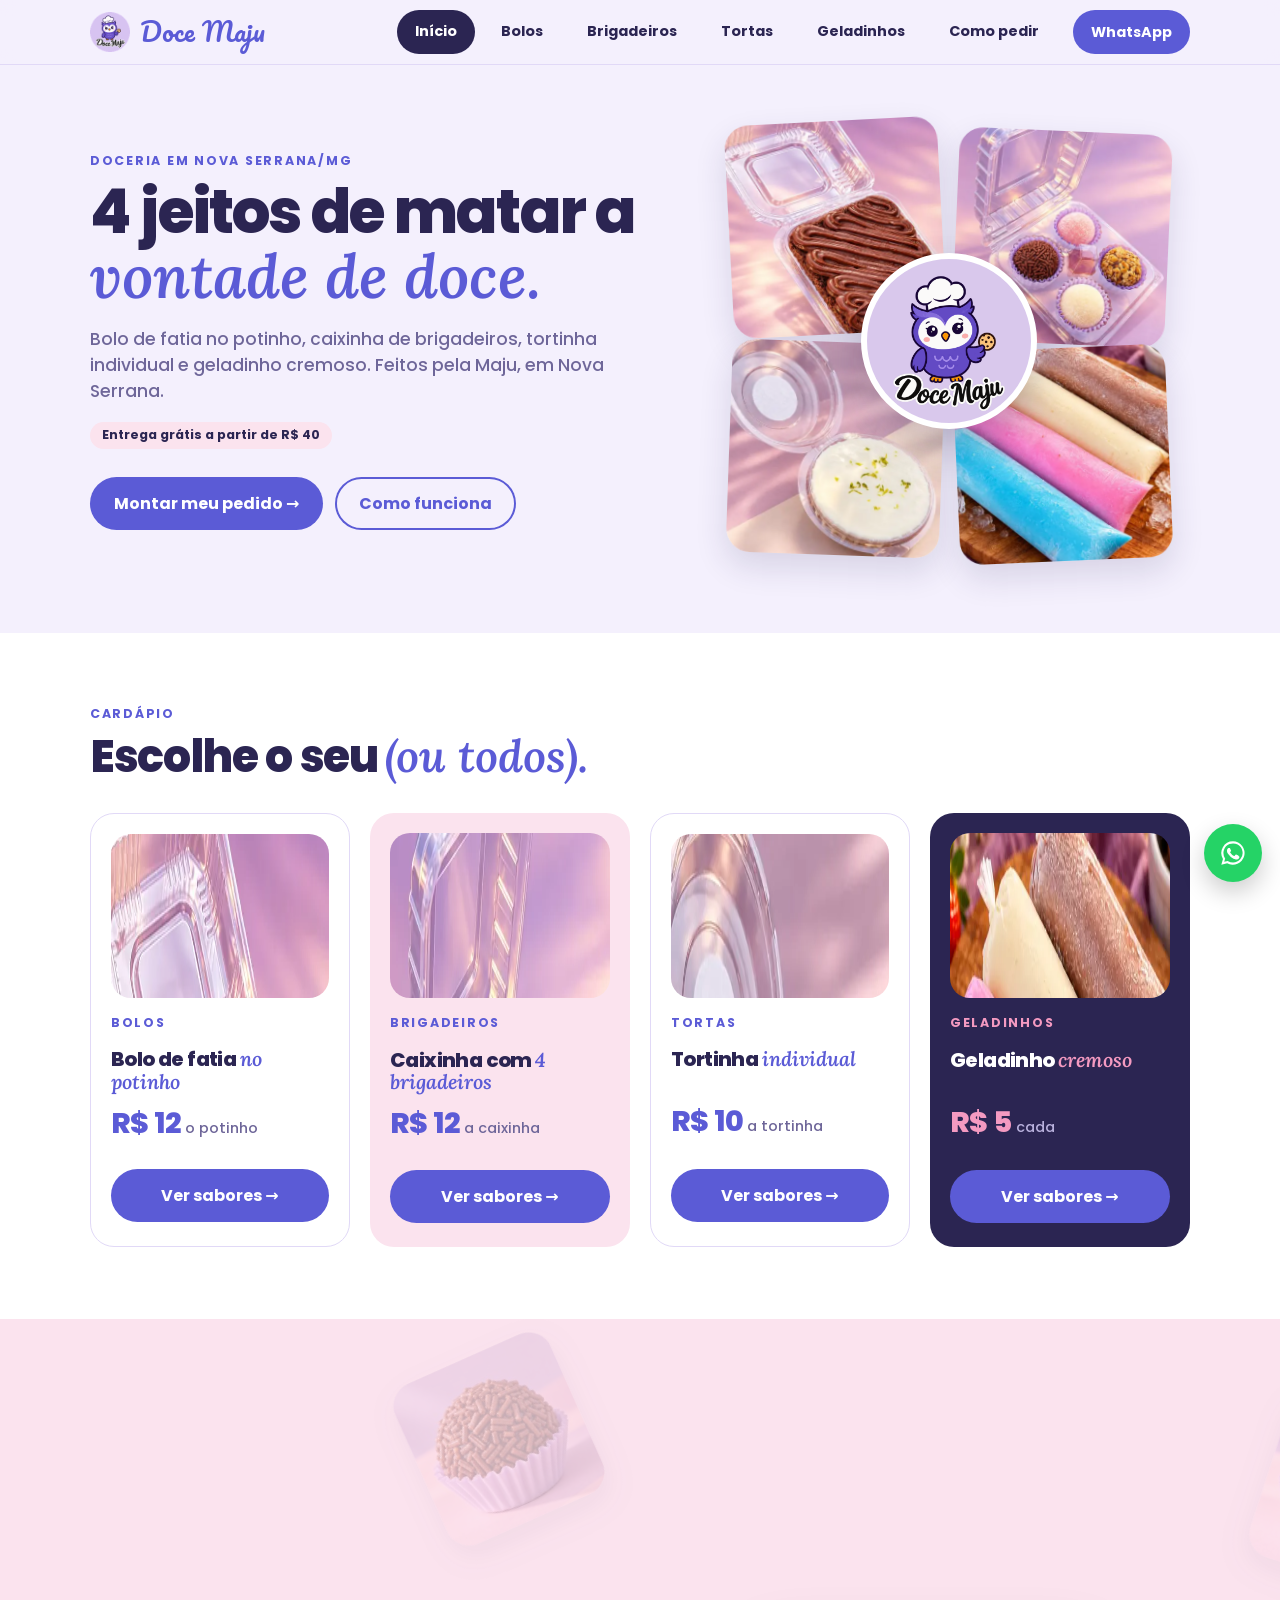
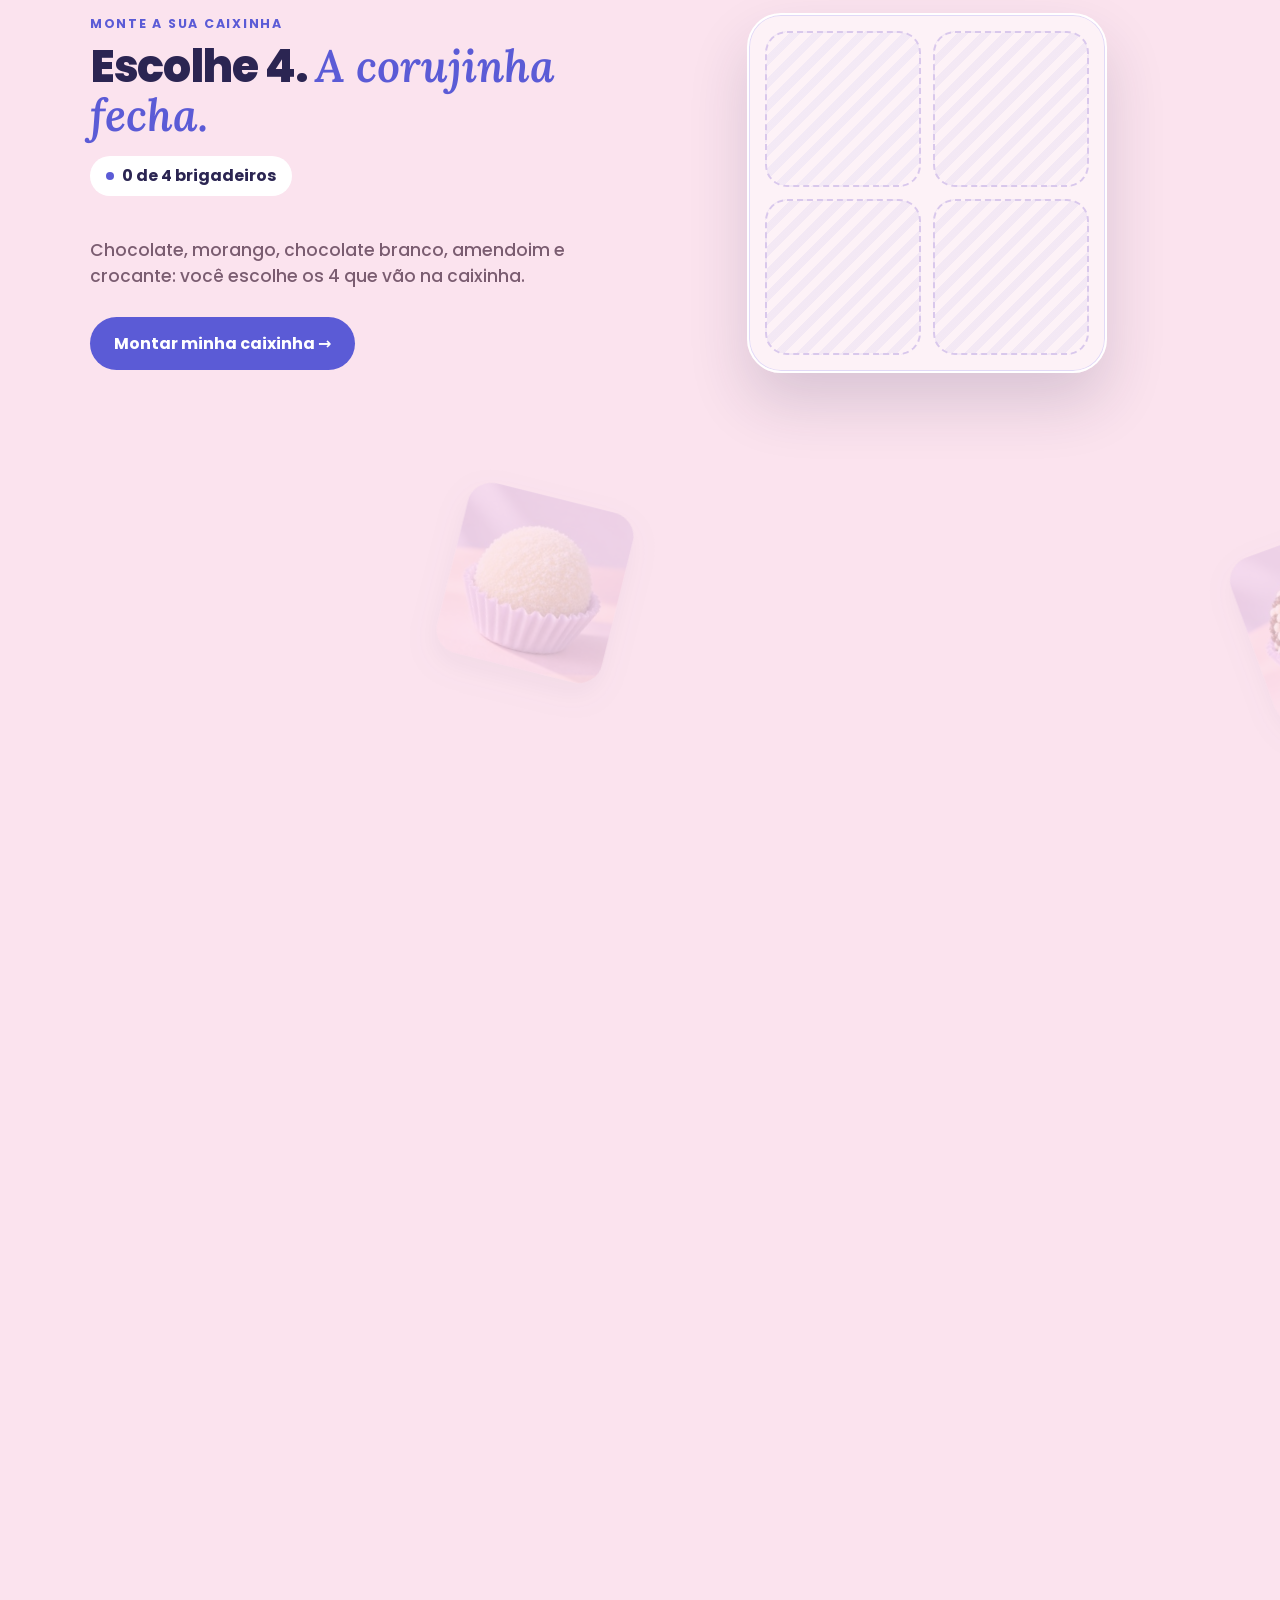
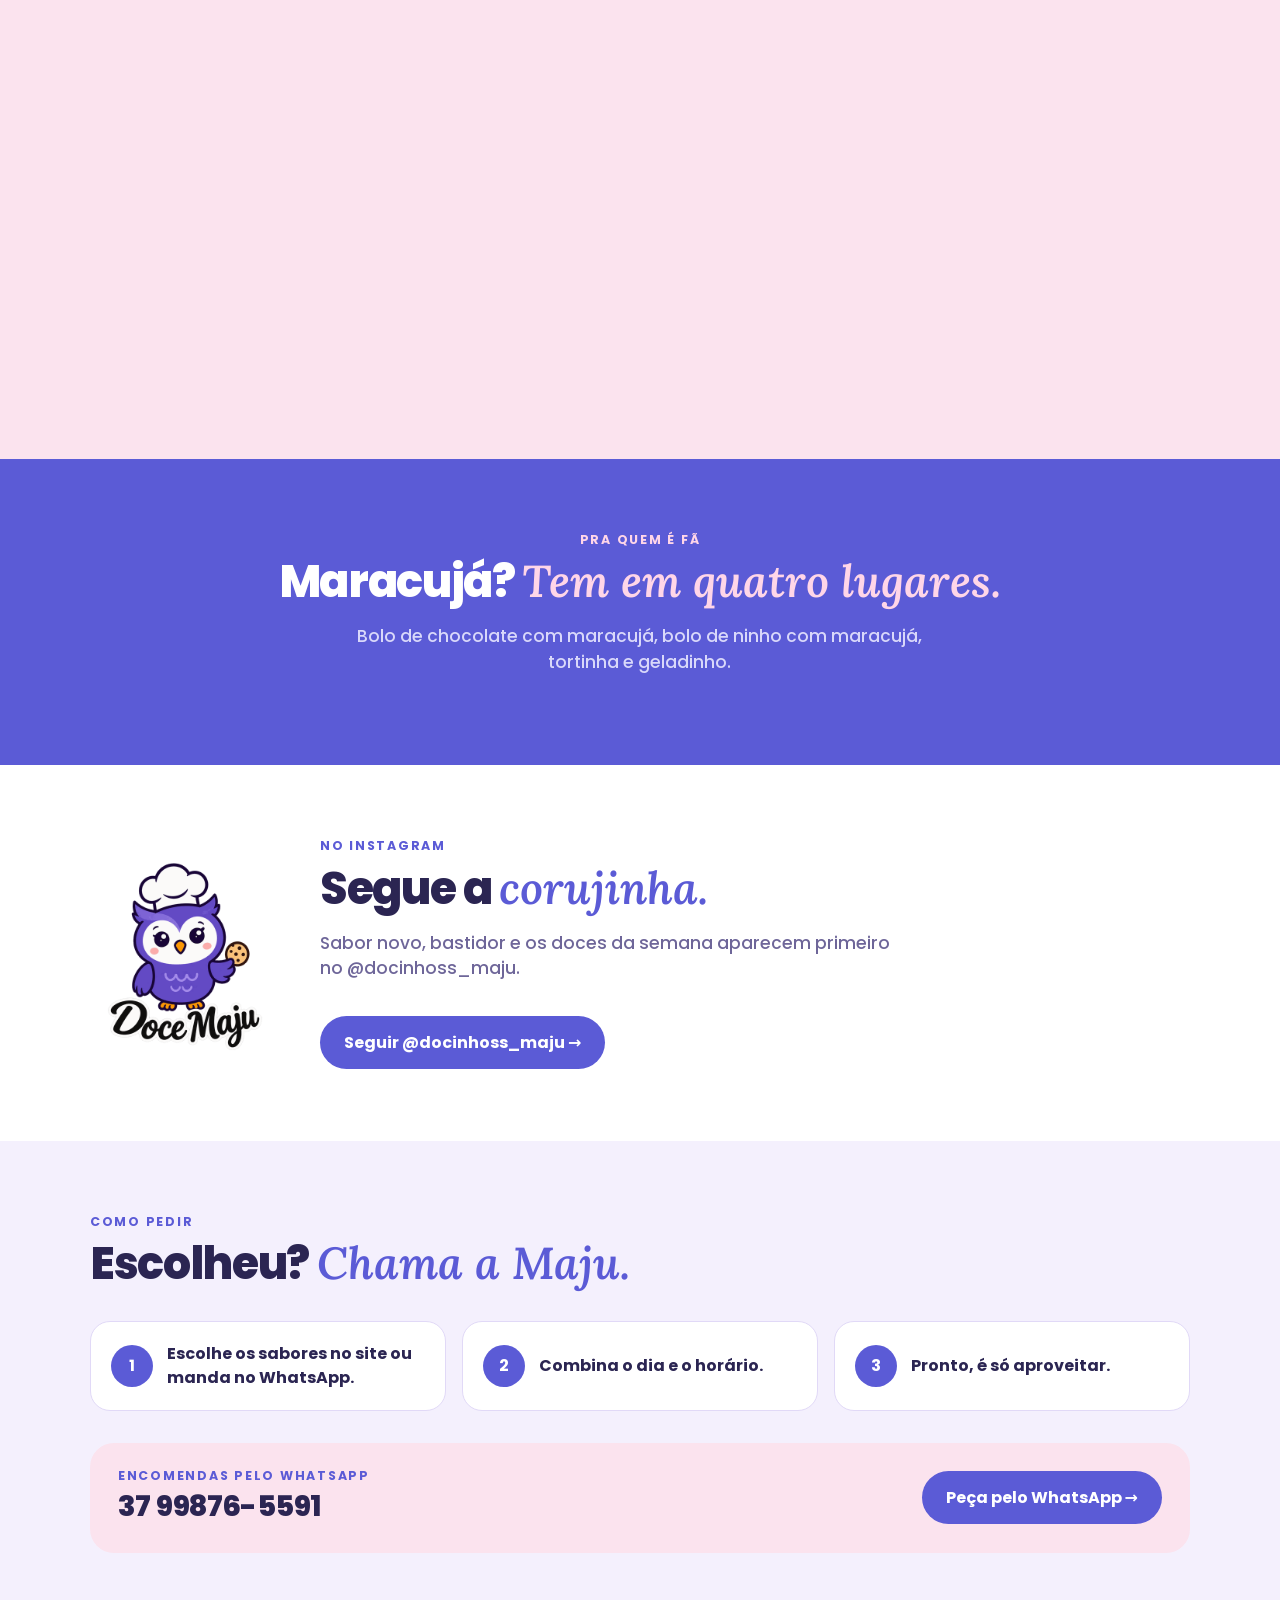
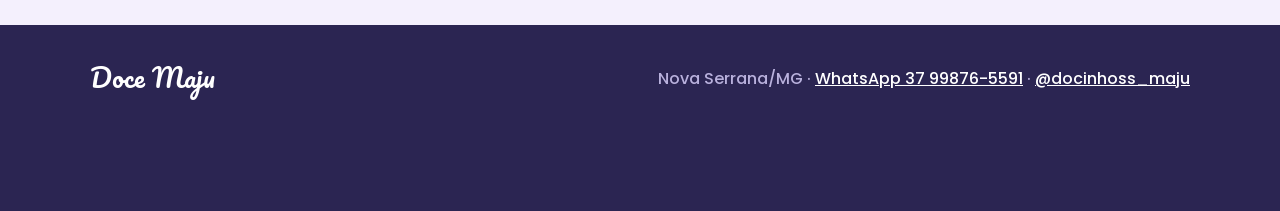
==== index.html @ c48ec3f7 "Caixinha que se monta ao rolar, capa com os doces e acabamentos - Início: a caixinha de brigadeiros " ====
<!doctype html>
<html lang="pt-BR">
<head>
  <meta charset="utf-8">
  <meta name="viewport" content="width=device-width, initial-scale=1">
  <title>Doceria em Nova Serrana | Doce Maju</title>
  <meta name="description" content="Doceria em Nova Serrana/MG: bolo de pote, brigadeiro, tortinha e geladinho. Monte o pedido no site e finalize no WhatsApp. Entrega grátis a partir de R$ 40.">
  <meta name="theme-color" content="#5B5BD6">
  <link rel="canonical" href="https://docinhosmaju.com.br/">
  <meta property="og:type" content="website">
  <meta property="og:title" content="Doceria em Nova Serrana | Doce Maju">
  <meta property="og:description" content="Doceria em Nova Serrana/MG: bolo de pote, brigadeiro, tortinha e geladinho. Monte o pedido no site e finalize no WhatsApp. Entrega grátis a partir de R$ 40.">
  <meta property="og:url" content="https://docinhosmaju.com.br/">
  <link rel="icon" href="/assets/img/favicon.png" type="image/png">
  <link rel="apple-touch-icon" href="/assets/img/apple-touch-icon.png">
  <meta property="og:image" content="https://docinhosmaju.com.br/assets/img/og.jpg?v=2">
  <script>document.documentElement.classList.add('js')</script>
  <link rel="preload" href="/assets/fontes/poppins-800-latin.woff2" as="font" type="font/woff2" crossorigin>
  <link rel="preload" href="/assets/fontes/poppins-500-latin.woff2" as="font" type="font/woff2" crossorigin>
  <link rel="stylesheet" href="/assets/fontes/fontes.css?v=1">
  <link rel="stylesheet" href="/assets/estilo.css?v=10">
  <script type="application/ld+json">
{
 "@context": "https://schema.org",
 "@type": "Bakery",
 "@id": "https://docinhosmaju.com.br/#doceria",
 "name": "Doce Maju",
 "url": "https://docinhosmaju.com.br/",
 "logo": "https://docinhosmaju.com.br/assets/img/logo.png",
 "image": "https://docinhosmaju.com.br/assets/img/og.jpg",
 "telephone": "+55 37 99876-5591",
 "priceRange": "R$ 5 a R$ 12",
 "currenciesAccepted": "BRL",
 "paymentAccepted": "Pix, dinheiro",
 "address": {
  "@type": "PostalAddress",
  "addressLocality": "Nova Serrana",
  "addressRegion": "MG",
  "addressCountry": "BR"
 },
 "areaServed": {
  "@type": "City",
  "name": "Nova Serrana"
 },
 "sameAs": [
  "https://instagram.com/docinhoss_maju"
 ],
 "hasOfferCatalog": {
  "@type": "OfferCatalog",
  "name": "Cardápio",
  "itemListElement": [
   {
    "@type": "Offer",
    "price": "12",
    "priceCurrency": "BRL",
    "url": "https://docinhosmaju.com.br/bolos/",
    "itemOffered": {
     "@type": "Product",
     "name": "Bolo de fatia no potinho"
    }
   },
   {
    "@type": "Offer",
    "price": "12",
    "priceCurrency": "BRL",
    "url": "https://docinhosmaju.com.br/brigadeiros/",
    "itemOffered": {
     "@type": "Product",
     "name": "Caixinha com 4 brigadeiros"
    }
   },
   {
    "@type": "Offer",
    "price": "10",
    "priceCurrency": "BRL",
    "url": "https://docinhosmaju.com.br/tortas/",
    "itemOffered": {
     "@type": "Product",
     "name": "Tortinha individual"
    }
   },
   {
    "@type": "Offer",
    "price": "5",
    "priceCurrency": "BRL",
    "url": "https://docinhosmaju.com.br/geladinhos/",
    "itemOffered": {
     "@type": "Product",
     "name": "Geladinho cremoso"
    }
   }
  ]
 }
}
  </script>
</head>
<body>

<header class="topo">
  <div class="faixa topo-linha">
    <a class="marca" href="/" aria-label="Doce Maju, início"><img src="/assets/img/logo-pequena.png" alt="" width="40" height="40">Doce Maju</a>
    <nav class="abas" aria-label="Páginas">
        <a class="aba" href="/" aria-current="page">Início</a>
        <a class="aba" href="/bolos/">Bolos</a>
        <a class="aba" href="/brigadeiros/">Brigadeiros</a>
        <a class="aba" href="/tortas/">Tortas</a>
        <a class="aba" href="/geladinhos/">Geladinhos</a>
        <a class="aba" href="/como-pedir/">Como pedir</a>
    </nav>
    <a class="botao botao-pequeno" href="https://wa.me/5537998765591?text=Oi%20Maju%21%20Vim%20pelo%20site%20e%20quero%20fazer%20uma%20encomenda." target="_blank" rel="noopener">WhatsApp</a>
  </div>
</header>

<main>

  <section class="capa">
    <div class="faixa capa-grade">
      <div>
        <p class="rotulo">Doceria em Nova Serrana/MG</p>
        <h1>4 jeitos de matar a <em>vontade de doce.</em></h1>
        <p class="apoio">Bolo de fatia no potinho, caixinha de brigadeiros, tortinha individual e geladinho cremoso. Feitos pela Maju, em Nova Serrana.</p>
        <p><span class="selo">Entrega grátis a partir de R$ 40</span></p>
        <div class="acoes">
          <a class="botao" href="/bolos/">Montar meu pedido →</a>
          <a class="botao botao-contorno" href="/como-pedir/">Como funciona</a>
        </div>
      </div>
      <div class="capa-foto">
        <div class="mosaico">
          <img src="/assets/img/capa/bolos.webp" alt="Bolo de fatia de chocolate no potinho" width="440" height="440" fetchpriority="high" style="--n:0">
          <img src="/assets/img/capa/brigadeiros.webp" alt="Caixinha aberta com 4 brigadeiros" width="440" height="440" style="--n:1">
          <img src="/assets/img/capa/tortas.webp" alt="Tortinha de limão no pote redondo" width="440" height="440" style="--n:2">
          <img src="/assets/img/capa/geladinhos.webp" alt="Geladinhos de morango, maracujá, chocolate e pedacinho do céu" width="440" height="440" style="--n:3">
          <span class="mosaico-coruja"><img src="/assets/img/logo-coruja.png" alt="Logo da Doce Maju: a corujinha confeiteira com um cookie" width="520" height="520"></span>
        </div>
      </div>
    </div>
  </section>

  <section class="secao secao-branca">
    <div class="faixa">
      <p class="rotulo">Cardápio</p>
      <h2>Escolhe o seu <em>(ou todos).</em></h2>
      <div class="grade-produtos">
        <article class="cartao cartao-claro produto">
          <div class="foto"><picture><source type="image/webp" srcset="/assets/img/bolos-480.webp 480w, /assets/img/capa/bolos.webp 440w" sizes="(max-width: 760px) 45vw, 240px"><img src="/assets/img/bolos.jpg?v=3" alt="Bolo de fatia de chocolate no potinho" width="960" height="720" loading="lazy"></picture></div>
          <p class="rotulo">Bolos</p>
          <h3>Bolo de fatia <em>no potinho</em></h3>
          <p class="preco"><span class="preco-grande">R$ 12</span> <span class="preco-nota">o potinho</span></p>
          <a class="botao" href="/bolos/">Ver sabores →</a>
        </article>
        <article class="cartao cartao-rosa produto">
          <div class="foto"><picture><source type="image/webp" srcset="/assets/img/brigadeiros-480.webp 480w, /assets/img/capa/brigadeiros.webp 440w" sizes="(max-width: 760px) 45vw, 240px"><img src="/assets/img/brigadeiros.jpg?v=3" alt="Caixinha aberta com 4 brigadeiros" width="960" height="720" loading="lazy"></picture></div>
          <p class="rotulo">Brigadeiros</p>
          <h3>Caixinha com <em>4 brigadeiros</em></h3>
          <p class="preco"><span class="preco-grande">R$ 12</span> <span class="preco-nota">a caixinha</span></p>
          <a class="botao" href="/brigadeiros/">Ver sabores →</a>
        </article>
        <article class="cartao cartao-claro produto">
          <div class="foto"><picture><source type="image/webp" srcset="/assets/img/tortas-480.webp 480w, /assets/img/capa/tortas.webp 440w" sizes="(max-width: 760px) 45vw, 240px"><img src="/assets/img/tortas.jpg?v=3" alt="Tortinha de limão no pote redondo" width="960" height="720" loading="lazy"></picture></div>
          <p class="rotulo">Tortas</p>
          <h3>Tortinha <em>individual</em></h3>
          <p class="preco"><span class="preco-grande">R$ 10</span> <span class="preco-nota">a tortinha</span></p>
          <a class="botao" href="/tortas/">Ver sabores →</a>
        </article>
        <article class="cartao cartao-escuro produto">
          <div class="foto"><picture><source type="image/webp" srcset="/assets/img/geladinhos-480.webp 480w, /assets/img/capa/geladinhos.webp 440w" sizes="(max-width: 760px) 45vw, 240px"><img src="/assets/img/geladinhos.jpg?v=4" alt="Geladinhos de morango, maracujá, chocolate e pedacinho do céu" width="960" height="720" loading="lazy"></picture></div>
          <p class="rotulo">Geladinhos</p>
          <h3>Geladinho <em>cremoso</em></h3>
          <p class="preco"><span class="preco-grande">R$ 5</span> <span class="preco-nota">cada</span></p>
          <a class="botao" href="/geladinhos/">Ver sabores →</a>
        </article>
      </div>
    </div>
  </section>

  <section class="cx" data-caixinha aria-labelledby="cx-titulo">
    <div class="cx-fixa">
      <div class="faixa cx-grade">
        <div class="cx-texto">
          <p class="rotulo">Monte a sua caixinha</p>
          <h2 id="cx-titulo">Escolhe 4. <em>A corujinha fecha.</em></h2>
          <p class="cx-conta" data-cx-conta aria-hidden="true">4 brigadeiros</p>
          <p class="apoio">Chocolate, morango, chocolate branco, amendoim e crocante: você escolhe os 4 que vão na caixinha.</p>
          <div class="acoes"><a class="botao" href="/brigadeiros/#montador">Montar minha caixinha →</a></div>
        </div>
        <div class="cx-palco">
          <div class="cx-caixa">
            <span class="cx-vaga"><img class="cx-doce" src="/assets/img/sabores/brigadeiro-chocolate.jpg" alt="Brigadeiro de chocolate" width="240" height="240" loading="lazy"></span>
            <span class="cx-vaga"><img class="cx-doce" src="/assets/img/sabores/brigadeiro-morango.jpg" alt="Brigadeiro de morango" width="240" height="240" loading="lazy"></span>
            <span class="cx-vaga"><img class="cx-doce" src="/assets/img/sabores/brigadeiro-chocolate-branco.jpg" alt="Brigadeiro de chocolate branco" width="240" height="240" loading="lazy"></span>
            <span class="cx-vaga"><img class="cx-doce" src="/assets/img/sabores/brigadeiro-crocante.jpg" alt="Brigadeiro crocante" width="240" height="240" loading="lazy"></span>
            <div class="cx-tampa" aria-hidden="true">
              <img src="/assets/img/logo.png" alt="" width="200" height="200" loading="lazy">
              <strong>Doce Maju</strong>
              <span>4 brigadeiros</span>
            </div>
            <p class="cx-preco">R$ 12 <small>a caixinha</small></p>
          </div>
        </div>
      </div>
    </div>
  </section>

  <section class="secao secao-marca">
    <div class="faixa">
      <p class="rotulo">Pra quem é fã</p>
      <h2>Maracujá? <em>Tem em quatro lugares.</em></h2>
      <p class="apoio">Bolo de chocolate com maracujá, bolo de ninho com maracujá, tortinha e geladinho.</p>
    </div>
  </section>

  <section class="secao secao-branca">
    <div class="faixa">
      <div class="instagram">
        <img src="/assets/img/logo-coruja.png" alt="Corujinha da Doce Maju" width="520" height="520" loading="lazy">
        <div>
          <p class="rotulo">No Instagram</p>
          <h2>Segue a <em>corujinha.</em></h2>
          <p class="apoio">Sabor novo, bastidor e os doces da semana aparecem primeiro no @docinhoss_maju.</p>
          <a class="botao" href="https://instagram.com/docinhoss_maju" target="_blank" rel="noopener">Seguir @docinhoss_maju →</a>
        </div>
      </div>
    </div>
  </section>

  <section class="secao">
    <div class="faixa">
      <p class="rotulo">Como pedir</p>
      <h2>Escolheu? <em>Chama a Maju.</em></h2>
      <ol class="passos">
        <li><strong>1</strong><span>Escolhe os sabores no site ou manda no WhatsApp.</span></li>
        <li><strong>2</strong><span>Combina o dia e o horário.</span></li>
        <li><strong>3</strong><span>Pronto, é só aproveitar.</span></li>
      </ol>
      <div class="contato">
        <div>
          <p class="rotulo">Encomendas pelo WhatsApp</p>
          <p class="numero">37 99876-5591</p>
        </div>
        <a class="botao" href="https://wa.me/5537998765591?text=Oi%20Maju%21%20Vim%20pelo%20site%20e%20quero%20fazer%20uma%20encomenda." target="_blank" rel="noopener">Peça pelo WhatsApp →</a>
      </div>
    </div>
  </section>

</main>

<footer class="rodape">
  <div class="faixa rodape-grade">
    <p class="marca">Doce Maju</p>
    <p>
      Nova Serrana/MG ·
      <a href="https://wa.me/5537998765591" target="_blank" rel="noopener">WhatsApp 37 99876-5591</a> ·
      <a href="https://instagram.com/docinhoss_maju" target="_blank" rel="noopener">@docinhoss_maju</a>
    </p>
  </div>
</footer>

<a class="flutuante" href="https://wa.me/5537998765591?text=Oi%20Maju%21%20Vim%20pelo%20site%20e%20quero%20fazer%20uma%20encomenda." target="_blank" rel="noopener" aria-label="Pedir pelo WhatsApp">
  <svg viewBox="0 0 24 24" width="28" height="28" aria-hidden="true"><path fill="currentColor" d="M12 2a10 10 0 0 0-8.6 15.1L2 22l5-1.3A10 10 0 1 0 12 2zm0 18.2a8.2 8.2 0 0 1-4.2-1.2l-.3-.2-3 .8.8-2.9-.2-.3A8.2 8.2 0 1 1 12 20.2zm4.5-6.1c-.2-.1-1.5-.7-1.7-.8s-.4-.1-.6.1-.7.8-.8 1-.3.2-.5.1a6.7 6.7 0 0 1-3.3-2.9c-.3-.4.3-.4.7-1.3.1-.2 0-.3 0-.4l-.8-1.8c-.2-.5-.4-.4-.6-.4h-.5a1 1 0 0 0-.7.3 3 3 0 0 0-.9 2.2 5.2 5.2 0 0 0 1.1 2.7 11.8 11.8 0 0 0 4.5 4c1.7.7 2.3.8 3.2.6a2.6 2.6 0 0 0 1.7-1.2 2.1 2.1 0 0 0 .1-1.2c0-.1-.2-.2-.4-.3z"/></svg>
</a>

<script src="/assets/movimento.js?v=2" defer></script>
<script src="/assets/caixinha.js?v=1" defer></script>
</body>
</html>
---- assets/fontes/fontes.css ----
/* Fontes servidas pelo próprio site (antes vinham do Google Fonts). Licença: SIL OFL 1.1, ver OFL.txt.
   Só os conjuntos latino e latino estendido, que cobrem o português. */
@font-face {
  font-family: 'Lora'; font-style: italic; font-weight: 600; font-display: swap;
  src: url('/assets/fontes/lora-600-italico-latin-ext.woff2') format('woff2');
  unicode-range: U+0100-02BA, U+02BD-02C5, U+02C7-02CC, U+02CE-02D7, U+02DD-02FF, U+0304, U+0308, U+0329, U+1D00-1DBF, U+1E00-1E9F, U+1EF2-1EFF, U+2020, U+20A0-20AB, U+20AD-20C4, U+2113, U+2C60-2C7F, U+A720-A7FF;
}
@font-face {
  font-family: 'Lora'; font-style: italic; font-weight: 600; font-display: swap;
  src: url('/assets/fontes/lora-600-italico-latin.woff2') format('woff2');
  unicode-range: U+0000-00FF, U+0131, U+0152-0153, U+02BB-02BC, U+02C6, U+02DA, U+02DC, U+0304, U+0308, U+0329, U+2000-206F, U+20AC, U+2122, U+2191, U+2193, U+2212, U+2215, U+FEFF, U+FFFD;
}
@font-face {
  font-family: 'Pacifico'; font-style: normal; font-weight: 400; font-display: swap;
  src: url('/assets/fontes/pacifico-400-latin-ext.woff2') format('woff2');
  unicode-range: U+0100-02BA, U+02BD-02C5, U+02C7-02CC, U+02CE-02D7, U+02DD-02FF, U+0304, U+0308, U+0329, U+1D00-1DBF, U+1E00-1E9F, U+1EF2-1EFF, U+2020, U+20A0-20AB, U+20AD-20C4, U+2113, U+2C60-2C7F, U+A720-A7FF;
}
@font-face {
  font-family: 'Pacifico'; font-style: normal; font-weight: 400; font-display: swap;
  src: url('/assets/fontes/pacifico-400-latin.woff2') format('woff2');
  unicode-range: U+0000-00FF, U+0131, U+0152-0153, U+02BB-02BC, U+02C6, U+02DA, U+02DC, U+0304, U+0308, U+0329, U+2000-206F, U+20AC, U+2122, U+2191, U+2193, U+2212, U+2215, U+FEFF, U+FFFD;
}
@font-face {
  font-family: 'Poppins'; font-style: normal; font-weight: 500; font-display: swap;
  src: url('/assets/fontes/poppins-500-latin-ext.woff2') format('woff2');
  unicode-range: U+0100-02BA, U+02BD-02C5, U+02C7-02CC, U+02CE-02D7, U+02DD-02FF, U+0304, U+0308, U+0329, U+1D00-1DBF, U+1E00-1E9F, U+1EF2-1EFF, U+2020, U+20A0-20AB, U+20AD-20C4, U+2113, U+2C60-2C7F, U+A720-A7FF;
}
@font-face {
  font-family: 'Poppins'; font-style: normal; font-weight: 500; font-display: swap;
  src: url('/assets/fontes/poppins-500-latin.woff2') format('woff2');
  unicode-range: U+0000-00FF, U+0131, U+0152-0153, U+02BB-02BC, U+02C6, U+02DA, U+02DC, U+0304, U+0308, U+0329, U+2000-206F, U+20AC, U+2122, U+2191, U+2193, U+2212, U+2215, U+FEFF, U+FFFD;
}
@font-face {
  font-family: 'Poppins'; font-style: normal; font-weight: 700; font-display: swap;
  src: url('/assets/fontes/poppins-700-latin-ext.woff2') format('woff2');
  unicode-range: U+0100-02BA, U+02BD-02C5, U+02C7-02CC, U+02CE-02D7, U+02DD-02FF, U+0304, U+0308, U+0329, U+1D00-1DBF, U+1E00-1E9F, U+1EF2-1EFF, U+2020, U+20A0-20AB, U+20AD-20C4, U+2113, U+2C60-2C7F, U+A720-A7FF;
}
@font-face {
  font-family: 'Poppins'; font-style: normal; font-weight: 700; font-display: swap;
  src: url('/assets/fontes/poppins-700-latin.woff2') format('woff2');
  unicode-range: U+0000-00FF, U+0131, U+0152-0153, U+02BB-02BC, U+02C6, U+02DA, U+02DC, U+0304, U+0308, U+0329, U+2000-206F, U+20AC, U+2122, U+2191, U+2193, U+2212, U+2215, U+FEFF, U+FFFD;
}
@font-face {
  font-family: 'Poppins'; font-style: normal; font-weight: 800; font-display: swap;
  src: url('/assets/fontes/poppins-800-latin-ext.woff2') format('woff2');
  unicode-range: U+0100-02BA, U+02BD-02C5, U+02C7-02CC, U+02CE-02D7, U+02DD-02FF, U+0304, U+0308, U+0329, U+1D00-1DBF, U+1E00-1E9F, U+1EF2-1EFF, U+2020, U+20A0-20AB, U+20AD-20C4, U+2113, U+2C60-2C7F, U+A720-A7FF;
}
@font-face {
  font-family: 'Poppins'; font-style: normal; font-weight: 800; font-display: swap;
  src: url('/assets/fontes/poppins-800-latin.woff2') format('woff2');
  unicode-range: U+0000-00FF, U+0131, U+0152-0153, U+02BB-02BC, U+02C6, U+02DA, U+02DC, U+0304, U+0308, U+0329, U+2000-206F, U+20AC, U+2122, U+2191, U+2193, U+2212, U+2215, U+FEFF, U+FFFD;
}
---- assets/estilo.css ----
/* ==========================================================================
   Doce Maju · design system
   1. Tokens (cores, fontes, tamanhos, raios, sombras)
   2. Base
   3. Componentes (marca, botão, rótulo, título, cartão, preço, selo, abas,
      passos, contador, barra do pedido, foto)
   4. Layout (topo, seções, rodapé)
   Veja tudo funcionando em /design/
   ========================================================================== */

/* 1. TOKENS --------------------------------------------------------------- */
:root {
  /* paleta da marca (briefing) */
  --cor-violeta: #5B5BD6;      /* principal: botões, destaques */
  --cor-violeta-escuro: #4646B8;
  --cor-rosa: #F49AC1;         /* acento sobre fundo escuro */
  --cor-roxo: #2B2552;         /* textos e fundo escuro */
  --cor-lilas: #F4F0FD;        /* fundo claro principal */
  --cor-linha: #E1D9F7;        /* linhas finas */
  --cor-rosa-claro: #FBE3EE;   /* fundo alternativo */
  --cor-lilas-logo: #D9C8EC;   /* círculo da logo */
  --cor-branco: #FFFFFF;
  --cor-whats: #25D366;

  /* textos de apoio por fundo */
  --apoio-claro: #6E6699;
  --apoio-marca: #D9D8FA;
  --apoio-escuro: #B9B1DD;
  --apoio-rosa: #7A5C70;
  --destaque-marca: #FFD6E8;

  /* fontes */
  --fonte-texto: "Poppins", system-ui, -apple-system, sans-serif;
  --fonte-destaque: "Lora", Georgia, serif;
  --fonte-marca: "Pacifico", cursive;

  /* tamanhos de texto */
  --t-rotulo: .78rem;
  --t-pequeno: .9rem;
  --t-texto: 1rem;
  --t-apoio: 1.08rem;
  --t-h3: 1.4rem;
  --t-h2: clamp(1.8rem, 4.5vw, 2.8rem);
  --t-h1: clamp(2.2rem, 6vw, 3.8rem);

  /* espaços */
  --e-1: 4px; --e-2: 8px; --e-3: 12px; --e-4: 16px; --e-5: 24px; --e-6: 32px; --e-7: 48px; --e-8: 72px;

  /* raios e sombras */
  --r-pequeno: 12px;
  --r-medio: 20px;
  --r-grande: 24px;
  --r-pilula: 999px;
  --sombra-leve: 0 6px 18px rgba(43, 37, 82, .08);
  --sombra-media: 0 14px 32px rgba(43, 37, 82, .14);
  --sombra-botao: 0 8px 20px rgba(91, 91, 214, .3);

  --largura: 1100px;

  /* movimento: todo efeito do site usa só estas durações e curvas */
  --dur-rapida: .3s;
  --dur-media: .6s;
  --dur-lenta: 1.2s;
  --curva-suave: cubic-bezier(.2, .7, .2, 1);   /* entradas e saídas */
  --curva-mola: cubic-bezier(.34, 1.56, .64, 1); /* coisas que "pulam" (selo, corujinha) */
}

/* 2. BASE ----------------------------------------------------------------- */
* { box-sizing: border-box; }
html { scroll-behavior: smooth; scroll-padding-top: 130px; }
body {
  margin: 0;
  font-family: var(--fonte-texto);
  font-weight: 500;
  font-size: var(--t-texto);
  color: var(--cor-roxo);
  background: var(--cor-lilas);
  line-height: 1.5;
}
img { max-width: 100%; display: block; }
a { color: inherit; }
:focus-visible { outline: 3px solid var(--cor-rosa); outline-offset: 3px; border-radius: 6px; }

h1, h2, h3 { font-weight: 800; letter-spacing: -0.03em; line-height: 1.08; margin: 0 0 var(--e-4); }
h1 { font-size: var(--t-h1); }
h2 { font-size: var(--t-h2); }
h3 { font-size: var(--t-h3); }
em { font-family: var(--fonte-destaque); font-style: italic; font-weight: 600; color: var(--cor-violeta); letter-spacing: 0; }

.faixa { width: min(var(--largura), 100% - 32px); margin-inline: auto; }
.oculto { position: absolute; width: 1px; height: 1px; overflow: hidden; clip: rect(0 0 0 0); white-space: nowrap; }

/* 3. COMPONENTES ---------------------------------------------------------- */

/* marca (nome cursivo) */
.marca { font-family: var(--fonte-marca); font-size: 1.6rem; color: var(--cor-violeta); text-decoration: none; margin: 0; line-height: 1.2; display: inline-flex; align-items: center; gap: 10px; }
.marca > img { width: 40px; height: 40px; flex: none; }

/* rótulo */
.rotulo {
  margin: 0 0 var(--e-2);
  font-size: var(--t-rotulo); font-weight: 700;
  letter-spacing: .14em; text-transform: uppercase;
  color: var(--cor-violeta);
}
.apoio { color: var(--apoio-claro); font-size: var(--t-apoio); max-width: 34em; }

/* botão */
.botao {
  display: inline-flex; align-items: center; justify-content: center; gap: var(--e-2);
  padding: 14px 24px; border: 0; border-radius: var(--r-pilula);
  background: var(--cor-violeta); color: var(--cor-branco);
  font: 700 var(--t-texto) var(--fonte-texto);
  text-decoration: none; cursor: pointer;
  transition: transform .15s, box-shadow .15s, background .15s;
}
.botao:hover { transform: translateY(-2px); box-shadow: var(--sombra-botao); }
.botao:disabled { opacity: .45; cursor: not-allowed; transform: none; box-shadow: none; }
.botao-pequeno { padding: 9px 18px; font-size: var(--t-pequeno); }
.botao-contorno { background: transparent; color: var(--cor-violeta); box-shadow: inset 0 0 0 2px var(--cor-violeta); }
.botao-contorno:hover { box-shadow: inset 0 0 0 2px var(--cor-violeta), var(--sombra-botao); }
.botao-rosa { background: var(--cor-rosa); color: var(--cor-roxo); }
.botao-whats { background: var(--cor-whats); color: #fff; }
.botao-whats:hover { box-shadow: 0 8px 20px rgba(37, 211, 102, .35); }

/* preço */
.preco { display: inline-flex; align-items: baseline; gap: 4px; font-weight: 800; color: var(--cor-violeta); }
.preco small { font-size: .7em; font-weight: 700; }
.preco-grande { font-size: 1.8rem; letter-spacing: -0.02em; }
.preco-nota { color: var(--apoio-claro); font-size: var(--t-pequeno); font-weight: 500; }

/* selo */
.selo {
  display: inline-block; padding: 4px 12px; border-radius: var(--r-pilula);
  background: var(--cor-rosa-claro); color: var(--cor-roxo);
  font-size: var(--t-rotulo); font-weight: 700;
}

/* foto (lugar reservado até chegarem as fotos reais) */
.foto {
  aspect-ratio: 4 / 3; border-radius: var(--r-medio);
  background: var(--cor-lilas-logo);
  display: grid; place-items: center; overflow: hidden;
}
.foto > span { font-size: 4rem; }
.foto > img { width: 100%; height: 100%; object-fit: cover; }
.foto-redonda { width: min(360px, 80vw); aspect-ratio: 1; border-radius: 50%; box-shadow: 0 30px 60px rgba(43, 37, 82, .18); }
.foto-redonda > img { width: 82%; height: auto; object-fit: contain; }

/* cartão */
.cartao { border-radius: var(--r-grande); padding: 20px 20px 24px; display: flex; flex-direction: column; gap: var(--e-3); }
.cartao h3 { margin: 0; }
.cartao ul { padding-left: 20px; margin: 0; flex: 1; }
.cartao li { margin-bottom: 4px; }
.cartao .botao { align-self: flex-start; }
.cartao-claro { background: var(--cor-branco); border: 1px solid var(--cor-linha); }
.cartao-rosa { background: var(--cor-rosa-claro); }
.cartao-rosa .foto { background: #F7C9DD; }
.cartao-escuro { background: var(--cor-roxo); color: var(--cor-branco); }
.cartao-escuro .foto { background: #3B3470; }
.cartao-escuro .rotulo, .cartao-escuro em, .cartao-escuro .preco { color: var(--cor-rosa); }
.cartao-escuro .preco-nota { color: var(--apoio-escuro); }

/* abas (navegação principal e filtros do cardápio) */
.abas { display: flex; gap: var(--e-2); overflow-x: auto; scrollbar-width: none; }
.abas::-webkit-scrollbar { display: none; }
.aba {
  flex: none; padding: 9px 18px; border-radius: var(--r-pilula);
  text-decoration: none; font-weight: 700; font-size: var(--t-pequeno);
  color: var(--cor-roxo); background: transparent;
  transition: background .15s, color .15s;
}
.aba:hover { background: var(--cor-linha); }
.aba[aria-current="page"], .aba.ativa { background: var(--cor-roxo); color: var(--cor-branco); }

/* passos */
.passos { list-style: none; padding: 0; margin: var(--e-6) 0; display: grid; grid-template-columns: repeat(auto-fit, minmax(220px, 1fr)); gap: var(--e-4); }
.passos li { background: var(--cor-branco); border: 1px solid var(--cor-linha); border-radius: var(--r-medio); padding: 20px; display: flex; gap: 14px; align-items: center; font-weight: 700; }
.passos strong { flex: none; width: 42px; height: 42px; border-radius: 50%; display: grid; place-items: center; background: var(--cor-violeta); color: var(--cor-branco); }

/* contador (− 0 +) */
.contador { display: inline-flex; align-items: center; border: 1px solid var(--cor-linha); border-radius: var(--r-pilula); background: var(--cor-branco); color: var(--cor-roxo); }
.contador button {
  width: 38px; height: 38px; border: 0; border-radius: 50%;
  background: transparent; color: var(--cor-violeta);
  font: 800 1.2rem var(--fonte-texto); cursor: pointer;
}
.contador button:hover { background: var(--cor-lilas); }
.contador output { min-width: 28px; text-align: center; font-weight: 800; }

/* item do cardápio (sabor + contador) */
.itens { list-style: none; padding: 0; margin: 0; display: grid; gap: var(--e-2); }
.item {
  display: flex; align-items: center; justify-content: space-between; gap: var(--e-3);
  padding: 10px 10px 10px 16px; border-radius: var(--r-pequeno);
  background: var(--cor-lilas); font-weight: 700;
}
.cartao-escuro .item { background: #3B3470; }
.cartao-rosa .item { background: rgba(255, 255, 255, .6); }
.item.escolhido { box-shadow: inset 0 0 0 2px var(--cor-violeta); }
.cartao-escuro .item.escolhido { box-shadow: inset 0 0 0 2px var(--cor-rosa); }

/* barra do pedido (fixa embaixo) */
.barra-pedido {
  position: fixed; left: 0; right: 0; bottom: 0; z-index: 30;
  background: var(--cor-roxo); color: var(--cor-branco);
  box-shadow: 0 -10px 30px rgba(43, 37, 82, .25);
  transform: translateY(110%); transition: transform .25s;
}
.barra-pedido:not(.visivel) { visibility: hidden; }
.barra-pedido.visivel { transform: none; }
.barra-pedido .faixa { display: flex; align-items: center; justify-content: space-between; gap: var(--e-3); padding-block: 10px calc(10px + env(safe-area-inset-bottom)); }
.barra-pedido .resumo { color: var(--apoio-escuro); font-size: var(--t-pequeno); font-weight: 500; }
.barra-pedido .total { margin: 0; font-size: 1.25rem; font-weight: 800; color: var(--cor-branco); line-height: 1.2; white-space: nowrap; }

/* caixa de contato */
.contato {
  background: var(--cor-rosa-claro); border-radius: var(--r-grande); padding: 24px 28px;
  display: flex; flex-wrap: wrap; align-items: center; justify-content: space-between; gap: var(--e-4);
}
.contato .rotulo { margin: 0; }
.numero { margin: 0; font-size: 1.8rem; font-weight: 800; letter-spacing: -0.02em; }

/* botão flutuante do WhatsApp */
.com-pedido .flutuante { display: none; }
.flutuante {
  position: fixed; right: 18px; bottom: 18px; z-index: 20;
  width: 58px; height: 58px; border-radius: 50%;
  display: grid; place-items: center;
  background: var(--cor-whats); color: #fff;
  box-shadow: 0 10px 24px rgba(0, 0, 0, .2);
}

/* 4. LAYOUT --------------------------------------------------------------- */
.topo {
  position: sticky; top: 0; z-index: 10;
  background: rgba(244, 240, 253, .94); backdrop-filter: blur(8px);
  border-bottom: 1px solid var(--cor-linha);
}
.topo-linha { display: flex; align-items: center; gap: var(--e-4); padding-block: 10px; }
.topo .abas { margin-left: auto; }

.capa { padding: 56px 0 72px; overflow: hidden; }
.capa-grade { display: grid; grid-template-columns: 1.2fr 1fr; gap: 40px; align-items: center; }
.capa-foto { display: flex; justify-content: center; }
.acoes { display: flex; flex-wrap: wrap; gap: var(--e-3); margin-top: 28px; }

.secao { padding: var(--e-8) 0; }
.secao-topo { padding: var(--e-7) 0 var(--e-5); }
.secao-marca { background: var(--cor-violeta); color: var(--cor-branco); text-align: center; }
.secao-marca .rotulo, .secao-marca em { color: var(--destaque-marca); }
.secao-marca .apoio { color: var(--apoio-marca); margin-inline: auto; }
.secao-branca { background: var(--cor-branco); }

.grade-cartoes { display: grid; grid-template-columns: repeat(auto-fit, minmax(240px, 1fr)); gap: 20px; margin-top: var(--e-6); }
.grade-cardapio { display: grid; grid-template-columns: repeat(auto-fit, minmax(300px, 1fr)); gap: 20px; }

.filtros { position: sticky; top: 61px; z-index: 5; background: var(--cor-lilas); padding: var(--e-3) 0; }

.rodape { background: var(--cor-roxo); color: var(--apoio-escuro); padding: var(--e-6) 0 110px; }
.rodape-grade { display: flex; flex-wrap: wrap; justify-content: space-between; align-items: center; gap: var(--e-3); }
.rodape .marca { color: var(--cor-branco); }
.rodape a { color: var(--cor-branco); }
.rodape p { margin: 0; }

@media (max-width: 760px) {
  .topo-linha { flex-wrap: wrap; row-gap: 6px; }
  .topo .abas { order: 3; width: 100%; margin-left: 0; }
  .topo-linha > .botao { margin-left: auto; }
  .filtros { top: 104px; }
  html { scroll-padding-top: 170px; }
  .capa { padding-top: 32px; }
  .capa-grade { grid-template-columns: 1fr; }
  .capa-foto { order: -1; }
  .secao { padding: 56px 0; }
  /* menu do celular: o fim some aos poucos, para mostrar que dá para arrastar */
  .topo .abas { -webkit-mask-image: linear-gradient(90deg, #000 82%, transparent); mask-image: linear-gradient(90deg, #000 82%, transparent); scroll-padding-inline: 16px; }
  .topo .abas.no-fim { -webkit-mask-image: none; mask-image: none; }
}

/* capa do Início: os 4 doces em mosaico, com a corujinha no meio (24/10/2026) */
.mosaico { position: relative; display: grid; grid-template-columns: 1fr 1fr; gap: 14px; width: min(440px, 100%); aspect-ratio: 1; }
.mosaico > img { width: 100%; height: 100%; object-fit: cover; border-radius: var(--r-grande); box-shadow: var(--sombra-media); }
.mosaico > img:nth-child(1) { transform: rotate(-3deg); }
.mosaico > img:nth-child(2) { transform: rotate(2.5deg) translateY(10px); }
.mosaico > img:nth-child(3) { transform: rotate(2deg) translateY(-6px); }
.mosaico > img:nth-child(4) { transform: rotate(-2.5deg); }
.mosaico-coruja { position: absolute; left: 50%; top: 50%; width: 40%; aspect-ratio: 1; display: grid; place-items: center; transform: translate(-50%, -50%); border-radius: 50%; background: var(--cor-lilas-logo); border: 6px solid var(--cor-branco); box-shadow: 0 18px 40px rgba(43, 37, 82, .25); }
.mosaico-coruja img { width: 84%; height: auto; }
@media (max-width: 760px) { .mosaico { width: min(320px, 82vw); gap: 10px; } }
@media (prefers-reduced-motion: no-preference) {
  .js .mosaico > img { animation: mosaico-entra var(--dur-media) var(--curva-suave) both; animation-delay: calc(var(--n) * 90ms); }
  .js .mosaico-coruja { animation: coruja-entra var(--dur-media) var(--curva-mola) .45s both; }
}
@keyframes mosaico-entra { from { opacity: 0; translate: 0 24px; scale: .92; } }
@keyframes coruja-entra { from { opacity: 0; scale: .4; } }

/* caixinha que se monta ao rolar (Início): o momento-assinatura do site.
   Sem JS ou com "reduzir movimento", aparece já montada e aberta. O assets/caixinha.js liga .cx-vivo. */
.cx { position: relative; background: var(--cor-rosa-claro); overflow: clip; }
.cx-fixa { padding: var(--e-8) 0; }
.cx-grade { display: grid; grid-template-columns: 1fr 1fr; gap: 48px; align-items: center; }
.cx-texto .apoio { color: var(--apoio-rosa); }
.cx-conta { display: inline-flex; align-items: center; gap: 8px; margin: 0 0 var(--e-5); padding: 8px 16px; border-radius: var(--r-pilula); background: var(--cor-branco); font-weight: 700; font-variant-numeric: tabular-nums; }
.cx-conta::before { content: ""; width: 8px; height: 8px; border-radius: 50%; background: var(--cor-violeta); }
.cx-palco { position: relative; display: grid; place-items: center; }
.cx-caixa { position: relative; width: min(360px, 78vw); aspect-ratio: 1; padding: 16px; display: grid; grid-template-columns: 1fr 1fr; gap: 12px; border-radius: 34px; background: rgba(255, 255, 255, .55); border: 2px solid rgba(255, 255, 255, .95); box-shadow: inset 0 0 0 1px var(--cor-linha), 0 30px 60px rgba(43, 37, 82, .16); }
.cx-vaga { position: relative; border-radius: 22px; background: repeating-linear-gradient(135deg, rgba(91, 91, 214, .06) 0 8px, transparent 8px 16px); border: 2px dashed var(--cor-lilas-logo); }
.cx-doce { position: absolute; inset: -2px; width: calc(100% + 4px); height: calc(100% + 4px); object-fit: cover; border-radius: 22px; box-shadow: 0 10px 24px rgba(43, 37, 82, .18); will-change: transform; }
.cx-tampa { position: absolute; inset: -6px; z-index: 2; display: grid; place-items: center; align-content: center; gap: 6px; border-radius: 38px; background: var(--cor-violeta); color: var(--cor-branco); box-shadow: 0 30px 60px rgba(43, 37, 82, .3); text-align: center; opacity: 0; visibility: hidden; will-change: transform, opacity; }
.cx-tampa img { width: 42%; height: auto; border-radius: 50%; background: var(--cor-lilas-logo); border: 5px solid var(--cor-branco); }
.cx-tampa strong { font-family: var(--fonte-marca); font-weight: 400; font-size: clamp(1.6rem, 5vw, 2.2rem); line-height: 1.2; }
.cx-tampa span { font-size: var(--t-pequeno); color: var(--apoio-marca); }
.cx-preco { position: absolute; right: -6px; top: -14px; z-index: 3; padding: 10px 16px; border-radius: var(--r-pilula); background: var(--cor-roxo); color: var(--cor-branco); font-weight: 800; box-shadow: var(--sombra-media); rotate: 6deg; }
.cx-preco small { font-weight: 500; color: var(--apoio-escuro); }
.cx-vivo { height: 260vh; }
.cx-vivo .cx-fixa { position: sticky; top: 0; height: 100vh; height: 100svh; display: grid; align-items: center; padding: 72px 0 24px; }
.cx-vivo .cx-tampa { visibility: visible; }
.cx-vivo .cx-preco { opacity: 0; scale: .6; transition: opacity var(--dur-rapida) ease, scale var(--dur-media) var(--curva-mola); }
.cx-vivo.cx-fechada .cx-preco { opacity: 1; scale: 1; }
@media (max-width: 760px) {
  .cx-grade { grid-template-columns: 1fr; gap: 20px; text-align: center; }
  .cx-texto h2 { margin-bottom: var(--e-2); }
  .cx-texto .apoio { margin-inline: auto; }
  .cx-vivo .cx-fixa { padding: 120px 0 16px; align-items: start; }
  .cx-vivo .cx-texto .apoio { display: none; }
  .cx-conta { margin-bottom: var(--e-3); }
  .cx-caixa { width: min(300px, 72vw); }
}

/* preço dentro de um item (tabela de preços) */
.item > .preco { flex: none; flex-direction: column; align-items: flex-end; gap: 0; line-height: 1.2; white-space: nowrap; }

/* grade dos 4 produtos (Início e Cardápio): mesmo tamanho e botão sempre no fim do cartão */
.grade-produtos { display: grid; grid-template-columns: repeat(4, 1fr); gap: 20px; margin-top: var(--e-6); }
.produto { gap: var(--e-2); }
.produto .foto { margin-bottom: var(--e-2); }
.produto h3 { font-size: 1.25rem; min-height: 2.2em; }
.produto .preco { margin: 0 0 var(--e-4); }
.produto .botao { margin-top: auto; align-self: stretch; }

/* página de cada doce: foto, título e os sabores para escolher */
.categoria-topo { display: grid; grid-template-columns: 1.1fr 1fr; gap: 40px; align-items: center; }
.categoria-topo .foto { box-shadow: var(--sombra-media); }
.categoria-topo .preco { margin: var(--e-4) 0 0; }
.sabores { list-style: none; padding: 0; margin: var(--e-5) 0 0; display: grid; grid-template-columns: repeat(auto-fill, minmax(min(340px, 100%), 1fr)); gap: 16px; }
.sabor {
  background: var(--cor-branco); border: 1px solid var(--cor-linha); border-radius: var(--r-medio);
  padding: 18px 16px 18px 22px; min-height: 116px;
}
.sabor h3 { font-size: 1.15rem; margin: 0 0 4px; }
.sabor .preco { font-size: var(--t-pequeno); white-space: nowrap; }
.sabor-nota { margin: 0 0 6px; color: var(--apoio-claro); font-size: var(--t-pequeno); font-weight: 500; }
.continua { margin-top: var(--e-7); }
.continua .abas { flex-wrap: wrap; }
.continua .aba { background: var(--cor-branco); border: 1px solid var(--cor-linha); }
.continua .aba:hover { background: var(--cor-linha); }

/* barra do pedido: limpar + enviar */
.barra-acoes { display: flex; align-items: center; gap: var(--e-4); }
.barra-acoes { flex: none; gap: var(--e-2); }
.barra-limpar { width: 40px; height: 40px; border: 0; border-radius: 50%; display: grid; place-items: center; background: rgba(255, 255, 255, .08); color: var(--apoio-escuro); cursor: pointer; }
.barra-limpar:hover { background: rgba(255, 255, 255, .16); color: var(--cor-branco); }
.barra-info { min-width: 0; }

/* Instagram: só o convite para seguir */
.instagram { display: flex; align-items: center; gap: 40px; }
.instagram > img { width: 190px; height: auto; flex: none; }
.instagram h2 { margin-bottom: var(--e-3); }
.instagram .botao { margin-top: var(--e-4); }

@media (max-width: 900px) {
  .grade-produtos { grid-template-columns: repeat(2, 1fr); gap: 12px; }
  .produto { padding: 12px 12px 14px; border-radius: var(--r-medio); }
  .produto .foto { border-radius: var(--r-pequeno); }
  .produto .rotulo { font-size: .68rem; margin-bottom: 0; }
  .produto h3 { font-size: 1rem; }
  .produto .preco-grande { font-size: 1.3rem; }
  .produto .preco-nota { font-size: .78rem; }
  .produto .preco { margin-bottom: var(--e-3); flex-wrap: wrap; }
  .produto .botao { padding: 10px 12px; font-size: .85rem; }
}
@media (max-width: 760px) {
  .categoria-topo { grid-template-columns: 1fr; gap: 24px; }
  .categoria-topo .foto { order: -1; }
  .instagram { flex-direction: column; text-align: center; gap: 20px; }
  .instagram > img { width: 150px; }
  .instagram .apoio { margin-inline: auto; }
}

/* foto de cada sabor (miniatura à esquerda do item) */
.sabor-foto { flex: none; width: 72px; height: 72px; border-radius: var(--r-pequeno); object-fit: cover; background: var(--cor-lilas-logo); }
.sabor-foto.sem-foto { object-fit: contain; padding: 6px; }
.sabor { padding-left: 14px; }
.sabor > div { flex: 1; min-width: 0; }

/* montador da caixinha de brigadeiros */
.montador {
  margin-top: var(--e-6); padding: 22px; border-radius: var(--r-grande);
  background: var(--cor-rosa-claro); display: grid; gap: var(--e-4);
}
.montador-topo { display: flex; flex-wrap: wrap; align-items: flex-end; justify-content: space-between; gap: var(--e-3); }
.montador-topo h3 { margin: 0; }
.montador-conta { margin: 0; padding: 6px 14px; border-radius: var(--r-pilula); background: var(--cor-branco); font-weight: 800; }
.montador.completo .montador-conta { background: var(--cor-violeta); color: var(--cor-branco); }
.montador-sabores { grid-template-columns: repeat(auto-fill, minmax(260px, 1fr)); }
.montador .item { background: var(--cor-branco); padding: 8px 10px; }
.montador .item > span:not(.contador) { flex: 1; }
.montador .sabor-foto { width: 56px; height: 56px; }
.montador .botao { justify-self: start; }
.contador button:disabled { opacity: .3; cursor: not-allowed; background: transparent; }
.suas-caixinhas { margin-top: var(--e-6); }
.suas-caixinhas .sabores { margin-top: var(--e-3); }

/* barra do pedido: quanto falta para a entrega grátis */
.barra-pedido .frete { margin: 0; padding: 5px 16px; text-align: center; background: rgba(255, 255, 255, .06); color: var(--cor-rosa); font-size: .8rem; font-weight: 600; line-height: 1.3; }
.barra-pedido .frete:empty { display: none; }
.barra-pedido .frete-gratis { color: var(--cor-whats); background: rgba(37, 211, 102, .1); }

@media (max-width: 760px) {
  .montador { padding: 16px; }
  .montador .botao { justify-self: stretch; }
  .sabor-foto { width: 64px; height: 64px; }
}

@media (max-width: 760px) {
  .barra-pedido .botao { padding: 11px 18px; font-size: var(--t-pequeno); gap: 6px; }
  .so-grande { display: none; }
}

/* botão voltar (topo das páginas internas) */
.voltar-linha { padding-top: var(--e-4); }
.voltar-linha + .secao-topo, .voltar-linha + section { padding-top: var(--e-4); }
.voltar {
  display: inline-flex; align-items: center; gap: 4px; padding: 7px 14px 7px 10px;
  border-radius: var(--r-pilula); background: var(--cor-branco); border: 1px solid var(--cor-linha);
  color: var(--cor-roxo); font-size: var(--t-pequeno); font-weight: 700; text-decoration: none;
}
.voltar:hover { background: var(--cor-linha); }

/* brinde dos geladinhos (usa o visual do montador) */
.brinde-status { margin: 0; font-weight: 700; color: var(--apoio-rosa); }
.brinde.liberado .brinde-status { color: var(--cor-violeta); }
.brinde:not(.liberado) .montador-sabores { opacity: .55; }

/* cartões do Início: botão sempre numa linha só */
.produto .botao { white-space: nowrap; }

/* painel de finalizar o pedido (retirada ou entrega + endereço) */
.com-painel { overflow: hidden; }
.finalizar {
  width: min(520px, 100%); max-height: min(92vh, 900px); padding: 0; border: 0;
  border-radius: var(--r-grande); background: var(--cor-branco); color: var(--cor-roxo);
  box-shadow: var(--sombra-media); overflow-y: auto; overscroll-behavior: contain;
}
.finalizar::backdrop { background: rgba(43, 37, 82, .55); }
.fin-corpo { padding: 20px 20px 24px; display: grid; gap: var(--e-4); }
.fin-topo { display: flex; align-items: center; justify-content: space-between; }
.fin-topo h2 { font-size: 1.5rem; margin: 0; }
.fin-fechar { width: 40px; height: 40px; border: 0; border-radius: 50%; background: var(--cor-lilas); color: var(--cor-roxo); font: 700 1.5rem/1 var(--fonte-texto); cursor: pointer; }
.fin-itens { list-style: none; margin: 0; padding: 12px 14px; border-radius: var(--r-pequeno); background: var(--cor-lilas); font-size: var(--t-pequeno); display: grid; gap: 4px; }
.fin-modo { border: 0; padding: 0; margin: 0; display: grid; grid-template-columns: 1fr 1fr; gap: var(--e-2); }
.fin-modo legend { font-weight: 800; margin-bottom: var(--e-2); padding: 0; }
.fin-opcao { position: relative; display: block; cursor: pointer; }
.fin-opcao input { position: absolute; opacity: 0; }
.fin-opcao > span { display: grid; gap: 2px; height: 100%; padding: 12px 14px; border: 2px solid var(--cor-linha); border-radius: var(--r-pequeno); }
.fin-opcao small { color: var(--apoio-claro); font-size: .8rem; font-weight: 500; line-height: 1.3; }
.fin-opcao input:checked + span { border-color: var(--cor-violeta); background: var(--cor-lilas); }
.fin-opcao input:focus-visible + span { outline: 3px solid var(--cor-rosa); outline-offset: 2px; }
.fin-endereco { display: grid; gap: var(--e-3); }
.fin-endereco[hidden], .fin-troco[hidden], .fin-campo[hidden] { display: none; }
.fin-troco { display: grid; gap: var(--e-3); }
.fin-pilulas .fin-opcao > span { padding: 10px 14px; text-align: center; }
.fin-cidade { margin: 0; font-size: var(--t-pequeno); color: var(--apoio-claro); }
.fin-campo { display: grid; gap: 4px; font-size: var(--t-pequeno); font-weight: 700; }
.fin-campo small { font-weight: 500; color: var(--apoio-claro); }
.fin-campo input {
  width: 100%; padding: 12px 14px; border: 1px solid var(--cor-linha); border-radius: var(--r-pequeno);
  font: 500 16px var(--fonte-texto); color: var(--cor-roxo); background: var(--cor-branco);
}
.fin-campo input:focus { outline: 2px solid var(--cor-violeta); border-color: transparent; }
.fin-linha { display: grid; grid-template-columns: 1fr 1.6fr; gap: var(--e-3); }
.fin-aviso { margin: -6px 0 0; min-height: 0; font-size: var(--t-pequeno); color: var(--apoio-claro); }
.fin-aviso:empty { display: none; }
.fin-ok { color: #1E8F4E; }
.fin-erro { color: #C0392B; }
.fin-sem-cep summary { cursor: pointer; font-size: var(--t-pequeno); font-weight: 700; color: var(--cor-violeta); }
.fin-sem-cep[open] summary { margin-bottom: var(--e-2); }
.fin-ruas { list-style: none; padding: 0; margin: var(--e-2) 0 0; display: grid; gap: 6px; }
.fin-ruas button { width: 100%; text-align: left; display: grid; gap: 2px; padding: 10px 12px; border: 1px solid var(--cor-linha); border-radius: var(--r-pequeno); background: var(--cor-branco); font: 700 var(--t-pequeno) var(--fonte-texto); color: var(--cor-roxo); cursor: pointer; }
.fin-ruas button:hover { background: var(--cor-lilas); }
.fin-ruas small { font-weight: 500; color: var(--apoio-claro); }
.fin-nada { font-size: var(--t-pequeno); color: var(--apoio-claro); }
.fin-totais { margin: 0; display: grid; grid-template-columns: 1fr auto; gap: 4px 12px; padding-top: var(--e-3); border-top: 1px solid var(--cor-linha); }
.fin-totais dt, .fin-totais dd { margin: 0; }
.fin-totais dd { text-align: right; font-weight: 700; }
.fin-totais .fin-total { font-size: 1.3rem; font-weight: 800; }
.fin-falta { margin: 0; text-align: center; font-size: var(--t-pequeno); font-weight: 700; color: var(--apoio-rosa); }
.fin-falta:empty { display: none; }
.fin-falta.piscar { animation: piscar .5s 2; }
@keyframes piscar { 50% { color: #C0392B; } }
.fin-enviar { width: 100%; }
.fin-enviar[aria-disabled="true"] { opacity: .5; }
.fin-enviar[aria-disabled="true"]:hover { transform: none; box-shadow: none; }

@media (max-width: 760px) {
  .finalizar { margin: auto 0 0; max-width: 100%; width: 100%; max-height: 92vh; border-radius: var(--r-grande) var(--r-grande) 0 0; }
  .fin-corpo { padding: 18px 16px calc(20px + env(safe-area-inset-bottom)); }
}

/* 5. TOQUE E MOVIMENTO ---------------------------------------------------- */
/* área de toque de pelo menos 44 px em tudo que é clicável */
.marca, .aba, .botao, .voltar, .barra-limpar { min-height: 44px; }
.aba, .voltar, .barra-limpar { display: inline-flex; align-items: center; }
.contador button { width: 44px; height: 44px; }
.rodape a { display: inline-block; padding-block: 10px; }

/* entrada suave ao rolar: o assets/movimento.js só marca o que está abaixo da primeira tela,
   e só quando a pessoa não pediu "reduzir movimento" no celular. Sem JS, tudo aparece normal. */
.js .reveal { opacity: 0; transform: translateY(18px); transition: opacity var(--dur-media) ease, transform var(--dur-media) var(--curva-suave); transition-delay: calc(var(--i, 0) * 70ms); }
.js .reveal.visto { opacity: 1; transform: none; }
@media (prefers-reduced-motion: reduce) {
  .js .reveal { opacity: 1; transform: none; transition: none; }
}

/* 6. TEXTO E PERGUNTAS ---------------------------------------------------- */
/* texto de cada página de doce (também é o que o Google lê) */
.texto-seo h2 { font-size: var(--t-h3); }
.texto-seo p { max-width: 46em; color: var(--apoio-claro); margin: 0 0 var(--e-3); }
.texto-seo a { color: var(--cor-violeta); font-weight: 700; }

/* perguntas frequentes (<details>) */
.perguntas { display: grid; gap: var(--e-3); margin-top: var(--e-5); max-width: 760px; }
.perguntas details { background: var(--cor-lilas); border: 1px solid var(--cor-linha); border-radius: var(--r-medio); padding: 0 20px; }
.perguntas summary { min-height: 56px; display: flex; align-items: center; justify-content: space-between; gap: var(--e-3); cursor: pointer; font-weight: 700; list-style: none; }
.perguntas summary::-webkit-details-marker { display: none; }
.perguntas summary::after { content: "+"; flex: none; font-size: 1.4rem; font-weight: 800; color: var(--cor-violeta); }
.perguntas details[open] summary::after { content: "−"; }
.perguntas details p { margin: 0 0 18px; color: var(--apoio-claro); }
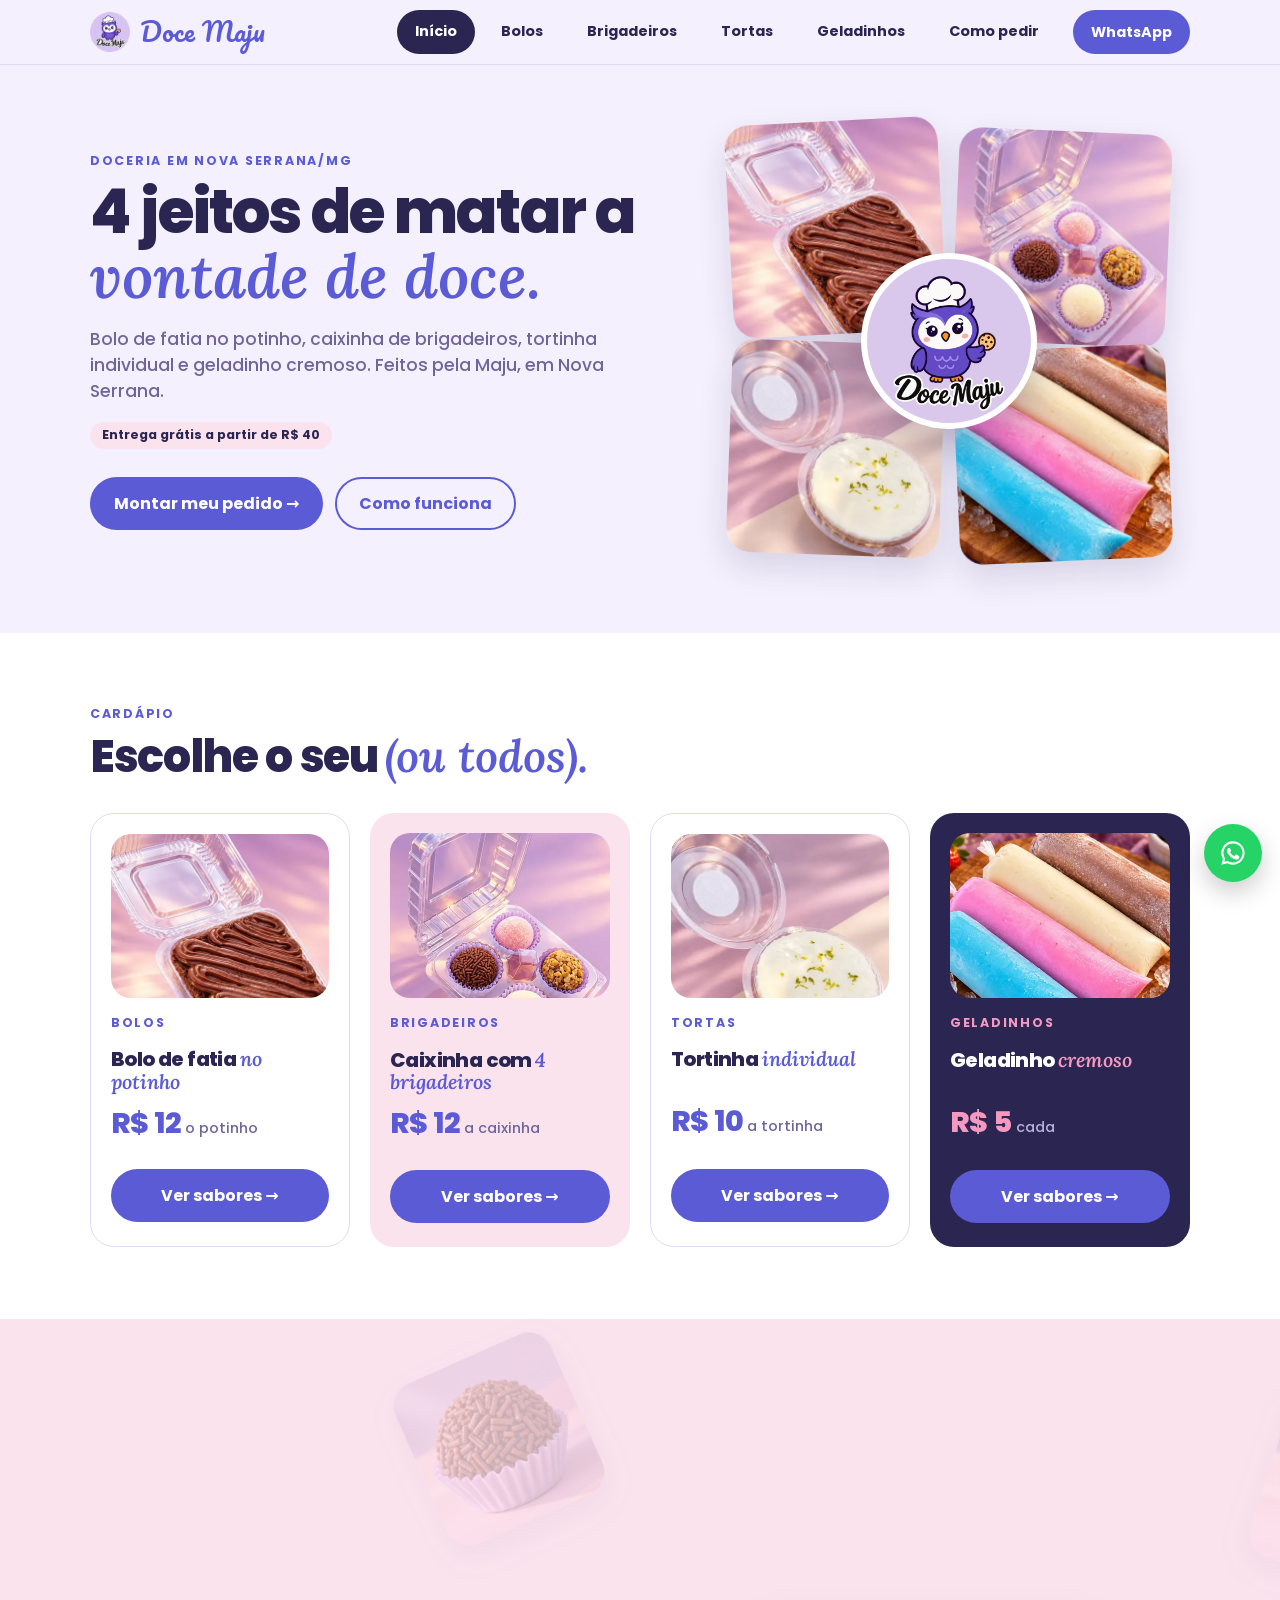
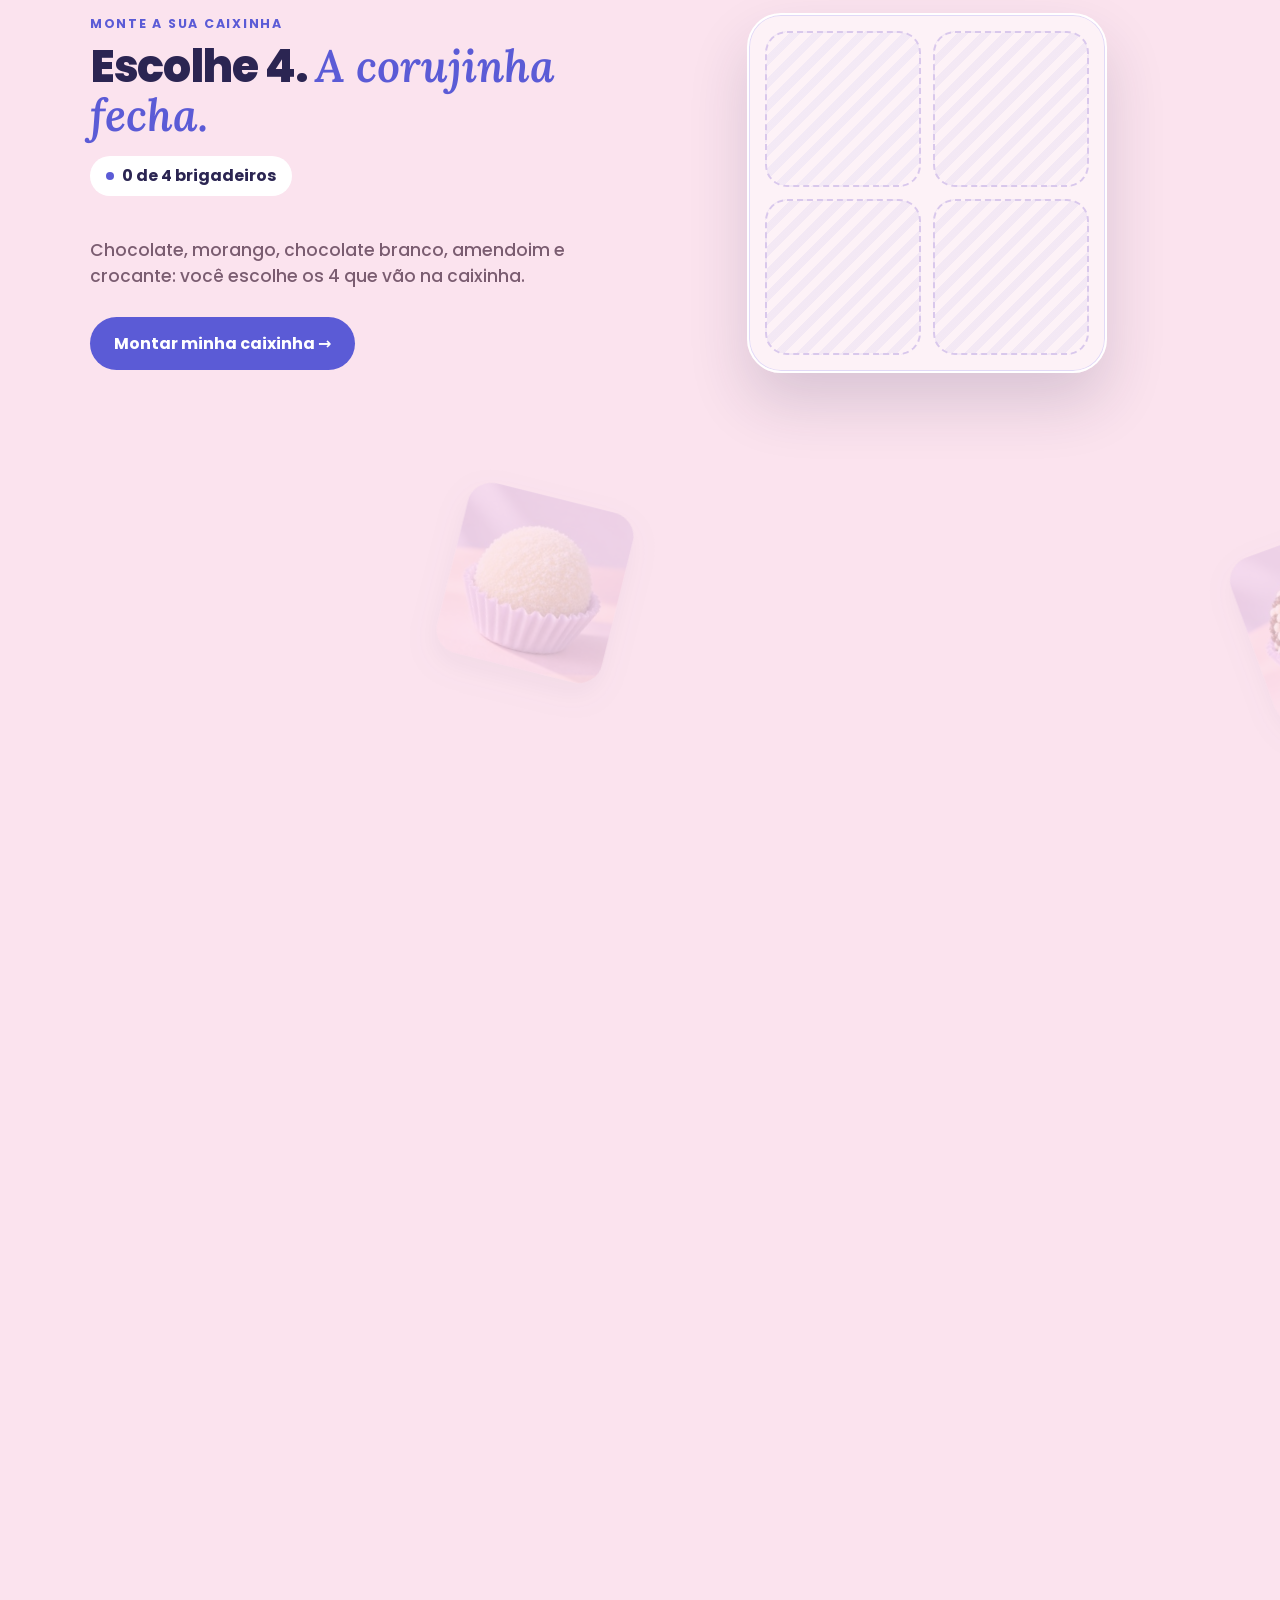
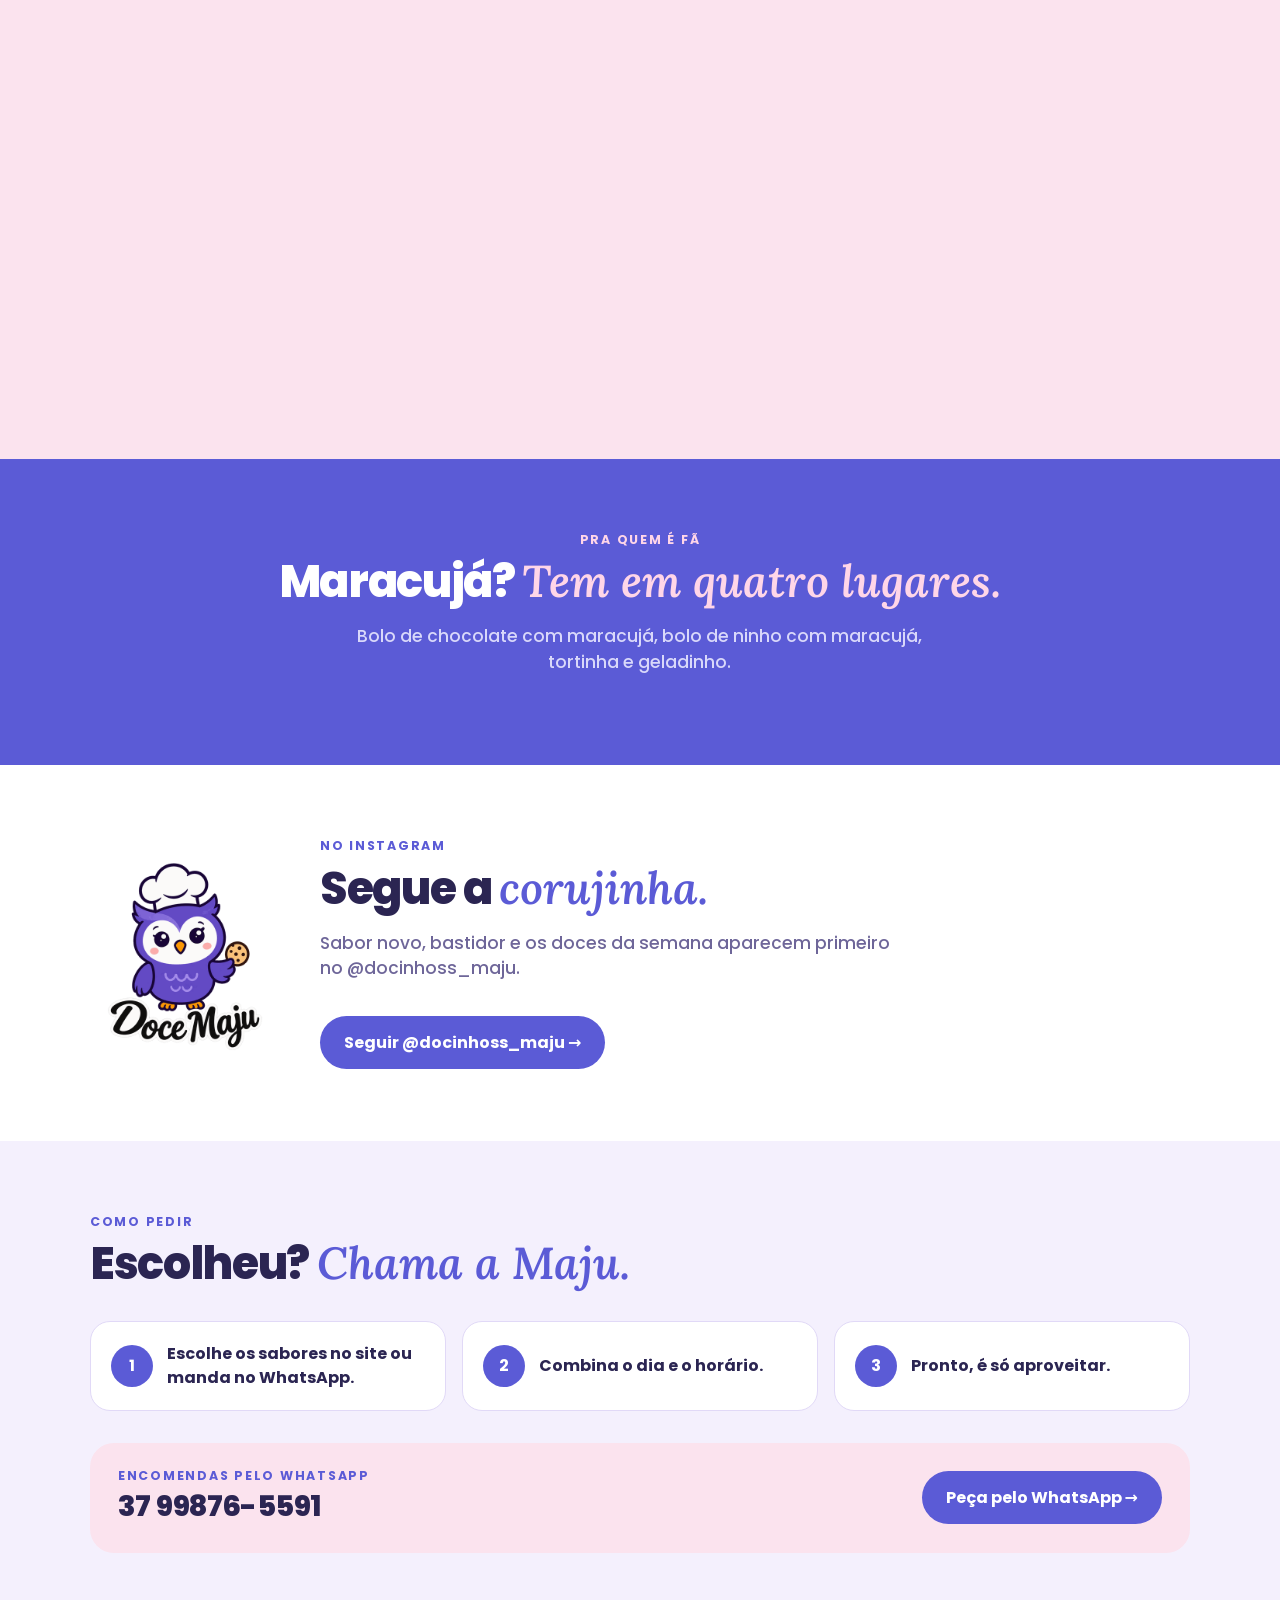
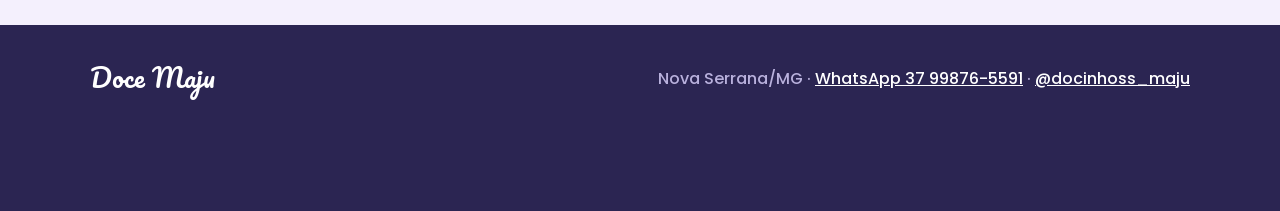
==== commit 34bf825a: "Corrige fotos ampliadas nos cartões do Início A regra .foto > img não alcançava a imagem dentro do <" ====
--- a/index.html
+++ b/index.html
@@ -18,7 +18,7 @@
   <link rel="preload" href="/assets/fontes/poppins-800-latin.woff2" as="font" type="font/woff2" crossorigin>
   <link rel="preload" href="/assets/fontes/poppins-500-latin.woff2" as="font" type="font/woff2" crossorigin>
   <link rel="stylesheet" href="/assets/fontes/fontes.css?v=1">
-  <link rel="stylesheet" href="/assets/estilo.css?v=10">
+  <link rel="stylesheet" href="/assets/estilo.css?v=11">
   <script type="application/ld+json">
 {
  "@context": "https://schema.org",
--- a/assets/estilo.css
+++ b/assets/estilo.css
@@ -143,7 +143,8 @@
   display: grid; place-items: center; overflow: hidden;
 }
 .foto > span { font-size: 4rem; }
-.foto > img { width: 100%; height: 100%; object-fit: cover; }
+.foto > img, .foto > picture > img { width: 100%; height: 100%; object-fit: cover; }
+.foto > picture { display: block; width: 100%; height: 100%; }
 .foto-redonda { width: min(360px, 80vw); aspect-ratio: 1; border-radius: 50%; box-shadow: 0 30px 60px rgba(43, 37, 82, .18); }
 .foto-redonda > img { width: 82%; height: auto; object-fit: contain; }
 
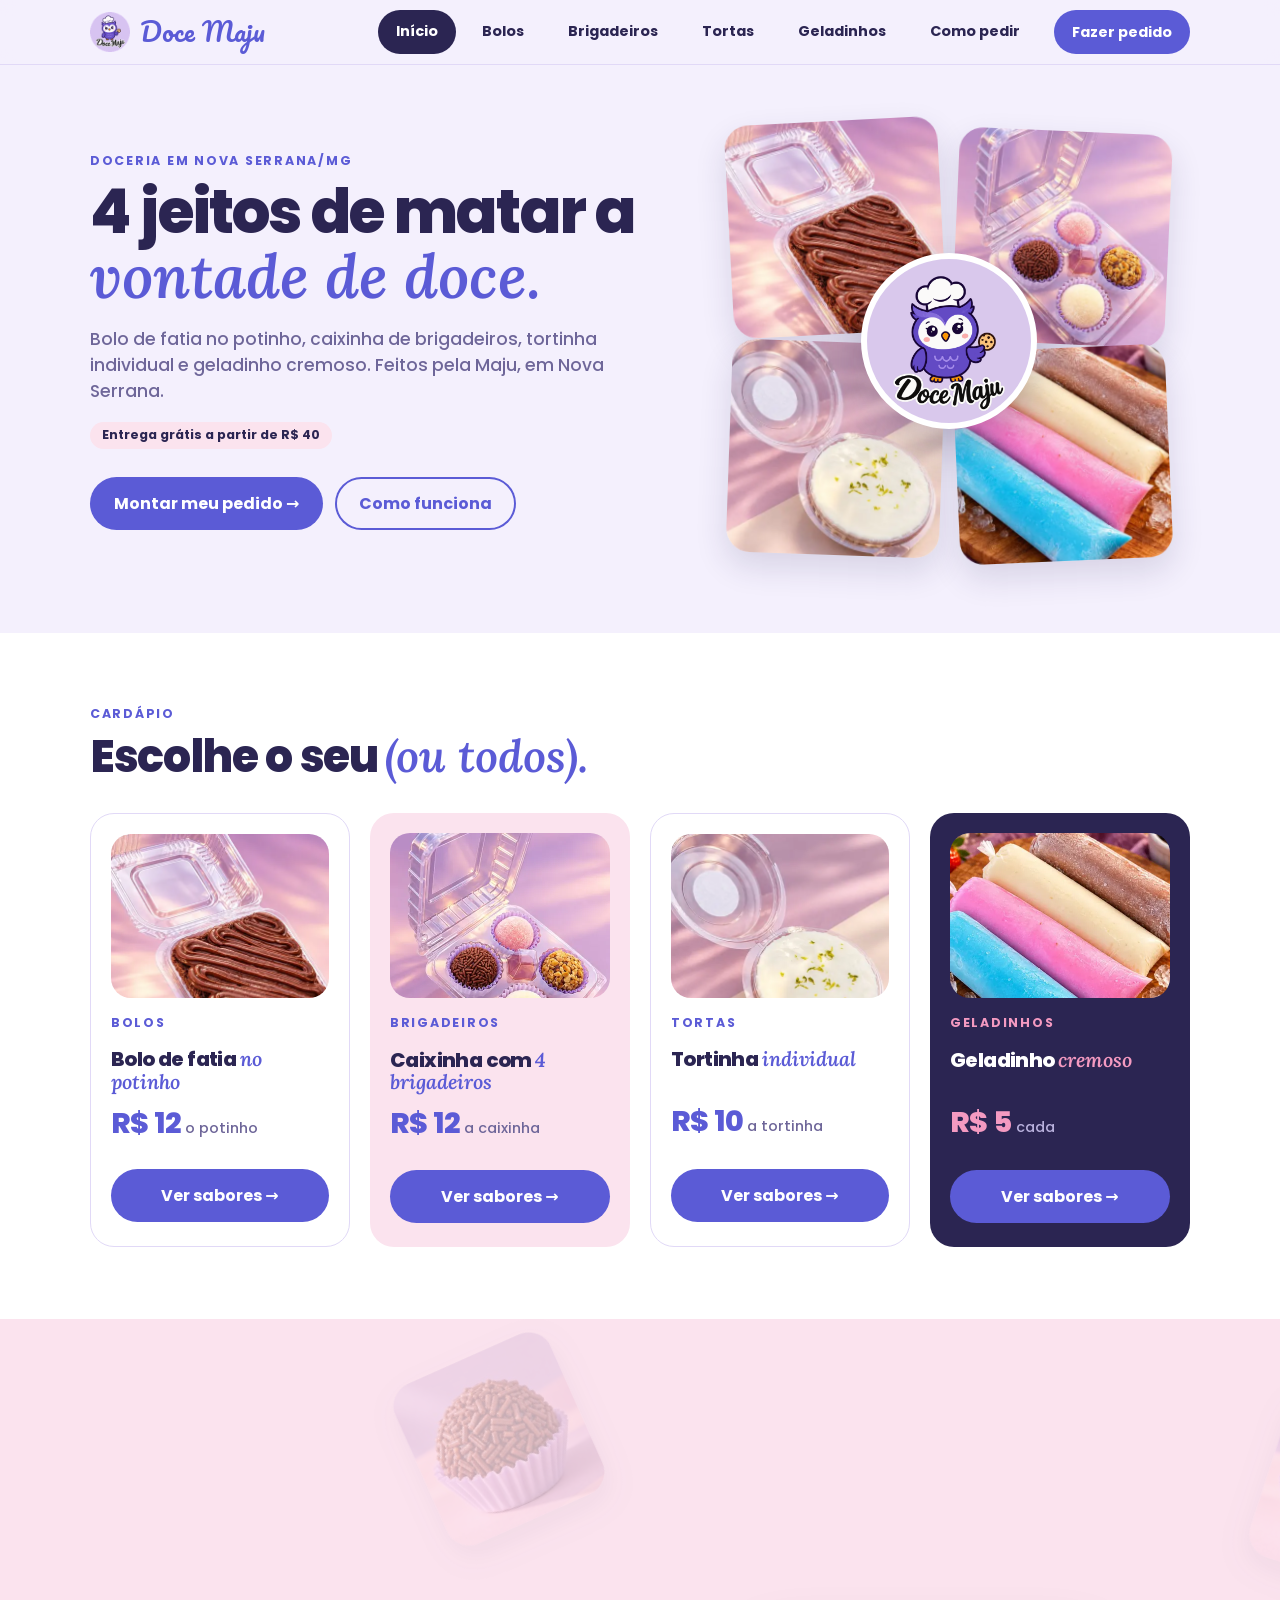
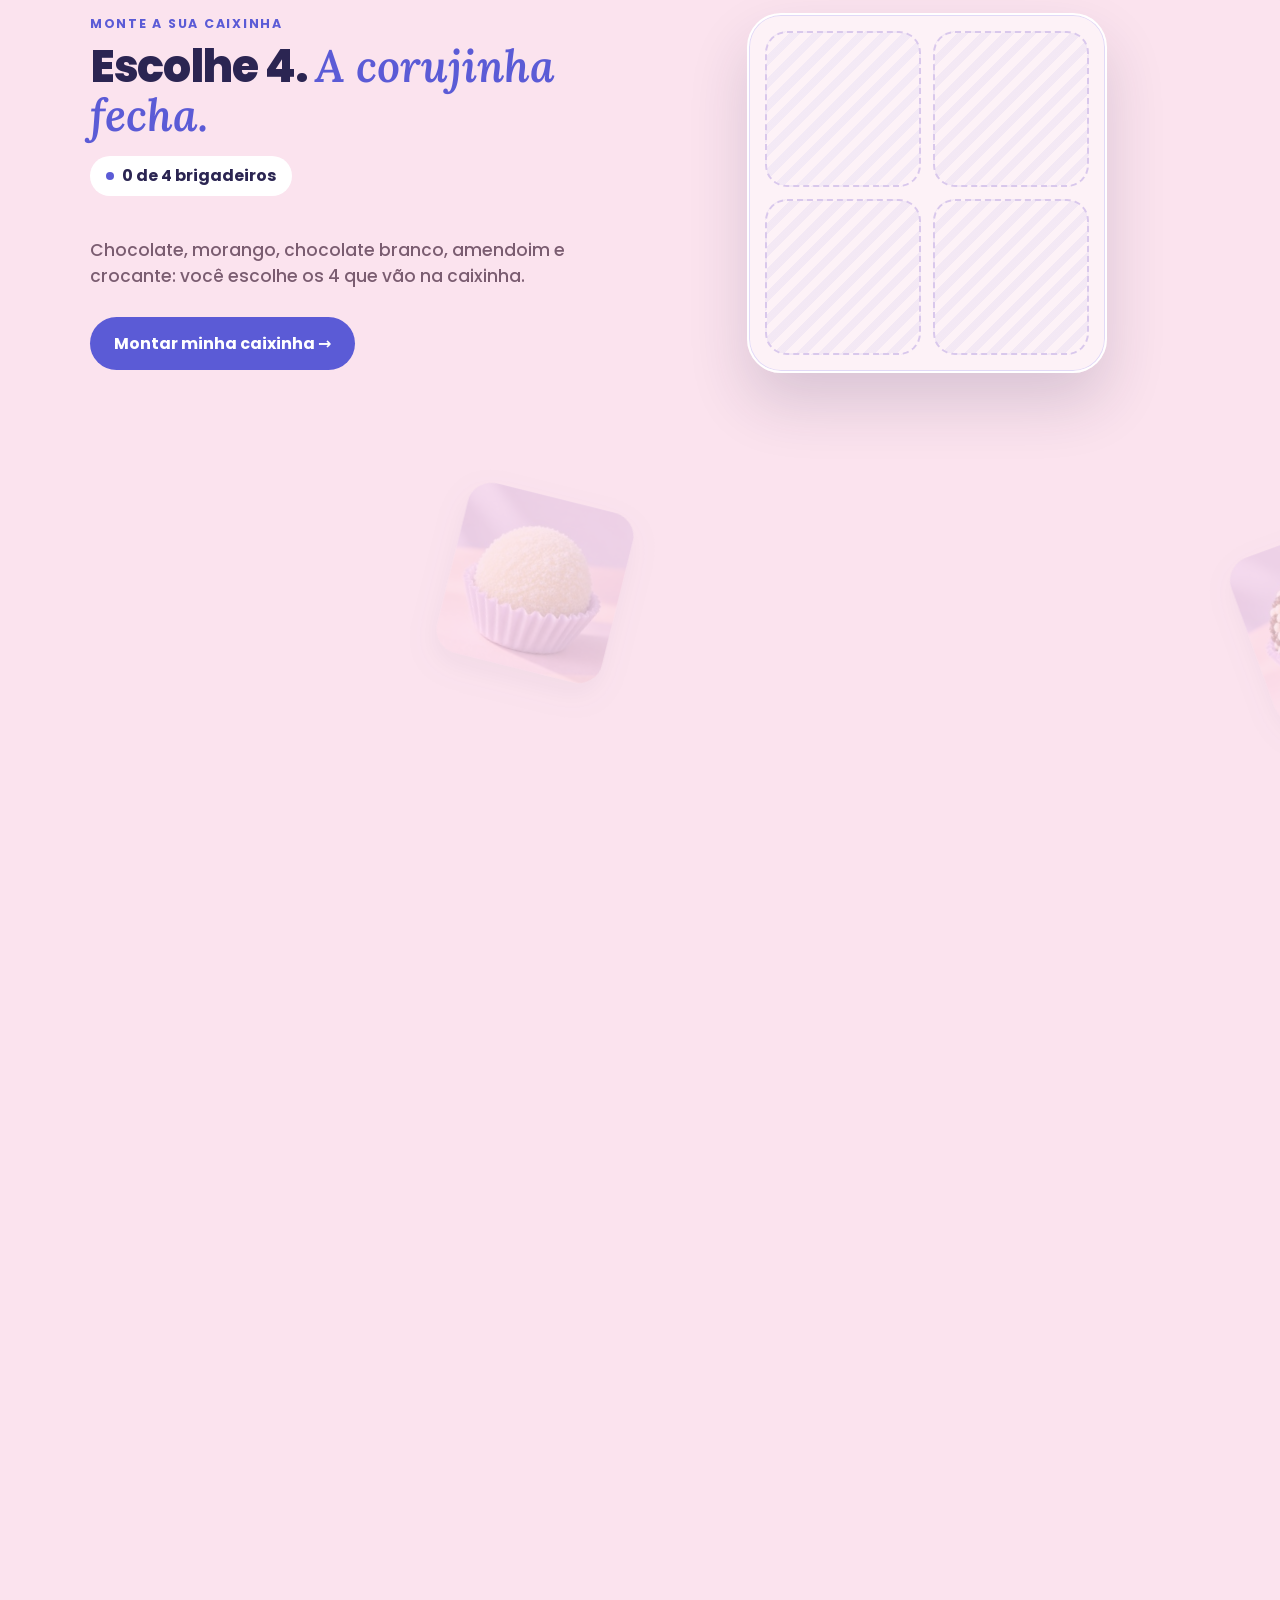
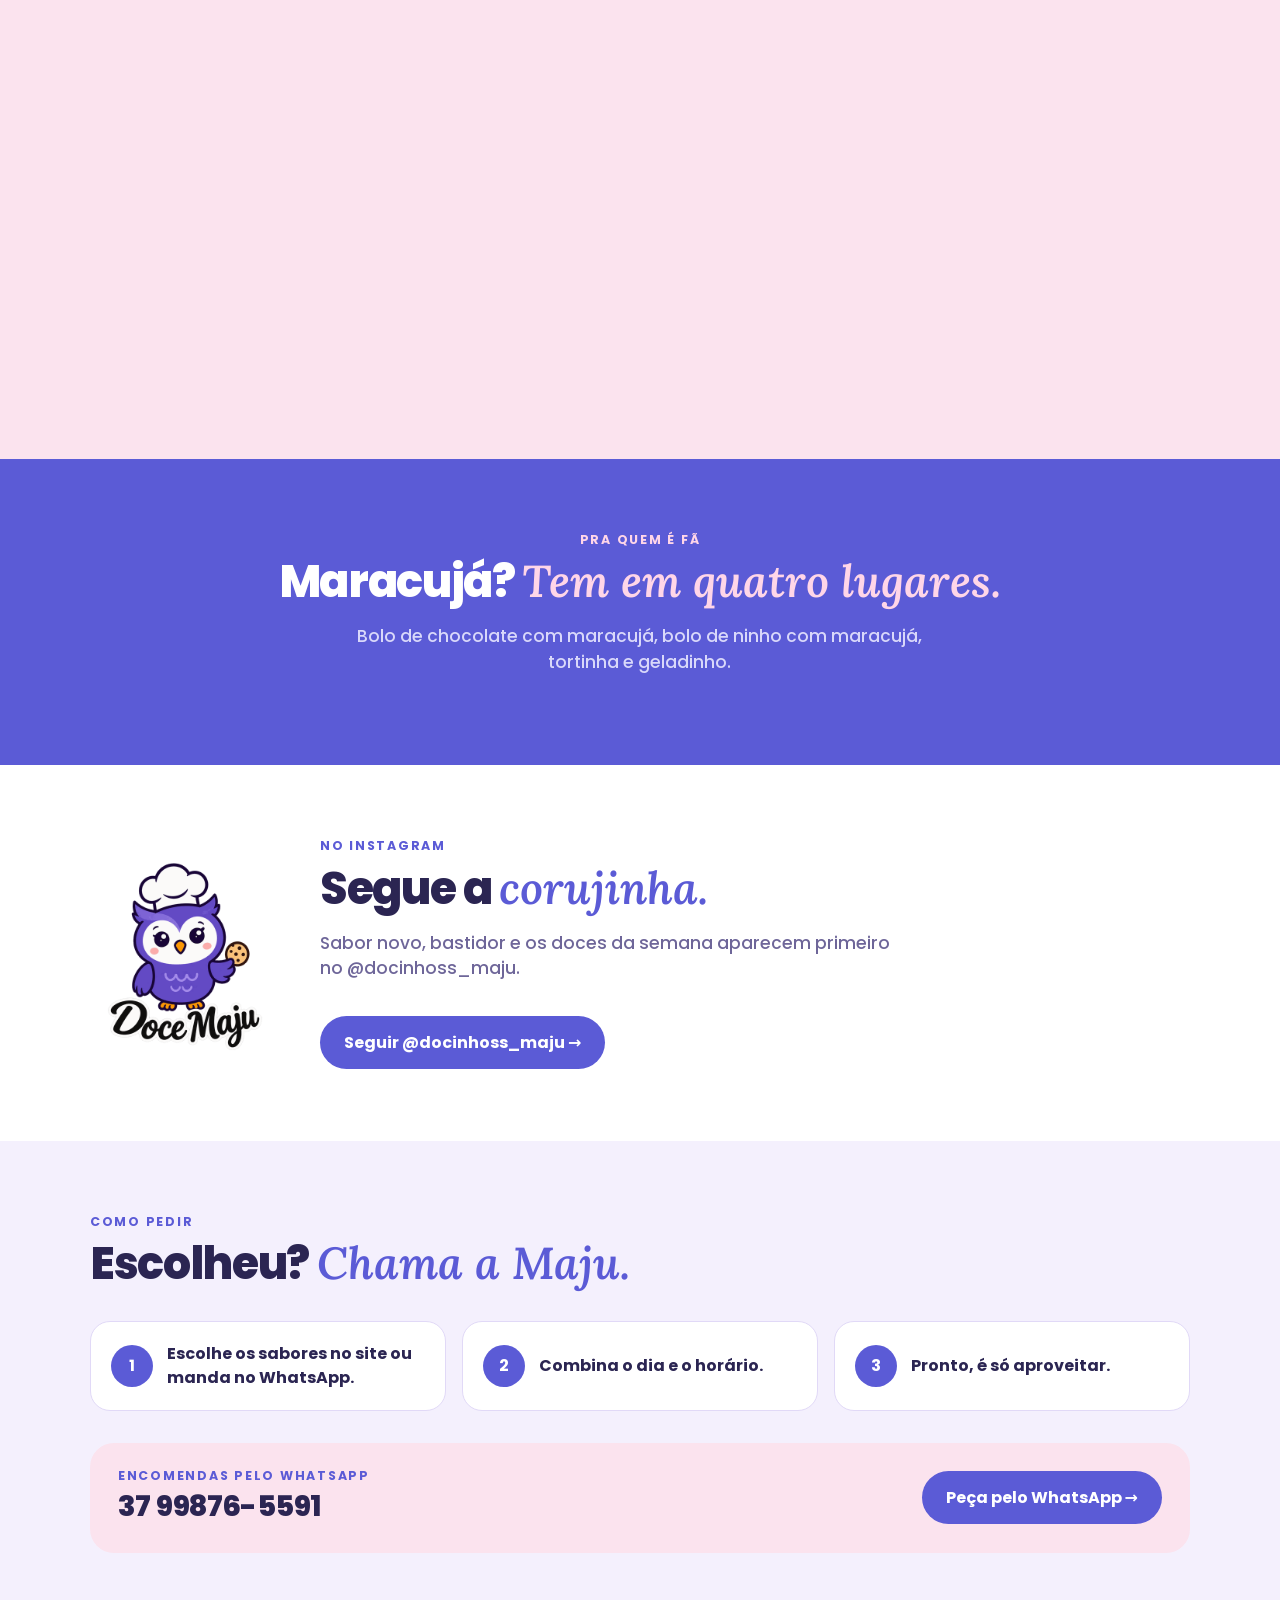
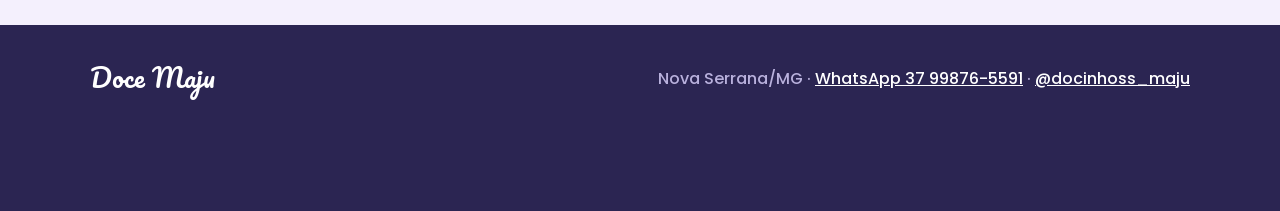
==== commit 10b49686: "Pré-visualização do link de cada doce e sem botão fixo de WhatsApp - Imagem de compartilhamento próp" ====
--- a/index.html
+++ b/index.html
@@ -5,20 +5,30 @@
   <meta name="viewport" content="width=device-width, initial-scale=1">
   <title>Doceria em Nova Serrana | Doce Maju</title>
   <meta name="description" content="Doceria em Nova Serrana/MG: bolo de pote, brigadeiro, tortinha e geladinho. Monte o pedido no site e finalize no WhatsApp. Entrega grátis a partir de R$ 40.">
+  <meta property="og:type" content="website">
+  <meta property="og:site_name" content="Doce Maju">
+  <meta property="og:locale" content="pt_BR">
+  <meta property="og:url" content="https://docinhosmaju.com.br/">
+  <meta property="og:title" content="Doceria em Nova Serrana | Doce Maju">
+  <meta property="og:description" content="Doceria em Nova Serrana/MG: bolo de pote, brigadeiro, tortinha e geladinho. Monte o pedido no site e finalize no WhatsApp. Entrega grátis a partir de R$ 40.">
+  <meta property="og:image" content="https://docinhosmaju.com.br/assets/img/og.jpg?v=2">
+  <meta property="og:image:type" content="image/jpeg">
+  <meta property="og:image:width" content="1200">
+  <meta property="og:image:height" content="630">
+  <meta property="og:image:alt" content="Doce Maju: bolo de pote, caixinha de brigadeiros, tortinha e geladinho em Nova Serrana">
+  <meta name="twitter:card" content="summary_large_image">
+  <meta name="twitter:title" content="Doceria em Nova Serrana | Doce Maju">
+  <meta name="twitter:description" content="Doceria em Nova Serrana/MG: bolo de pote, brigadeiro, tortinha e geladinho. Monte o pedido no site e finalize no WhatsApp. Entrega grátis a partir de R$ 40.">
+  <meta name="twitter:image" content="https://docinhosmaju.com.br/assets/img/og.jpg?v=2">
   <meta name="theme-color" content="#5B5BD6">
   <link rel="canonical" href="https://docinhosmaju.com.br/">
-  <meta property="og:type" content="website">
-  <meta property="og:title" content="Doceria em Nova Serrana | Doce Maju">
-  <meta property="og:description" content="Doceria em Nova Serrana/MG: bolo de pote, brigadeiro, tortinha e geladinho. Monte o pedido no site e finalize no WhatsApp. Entrega grátis a partir de R$ 40.">
-  <meta property="og:url" content="https://docinhosmaju.com.br/">
   <link rel="icon" href="/assets/img/favicon.png" type="image/png">
   <link rel="apple-touch-icon" href="/assets/img/apple-touch-icon.png">
-  <meta property="og:image" content="https://docinhosmaju.com.br/assets/img/og.jpg?v=2">
   <script>document.documentElement.classList.add('js')</script>
   <link rel="preload" href="/assets/fontes/poppins-800-latin.woff2" as="font" type="font/woff2" crossorigin>
   <link rel="preload" href="/assets/fontes/poppins-500-latin.woff2" as="font" type="font/woff2" crossorigin>
   <link rel="stylesheet" href="/assets/fontes/fontes.css?v=1">
-  <link rel="stylesheet" href="/assets/estilo.css?v=11">
+  <link rel="stylesheet" href="/assets/estilo.css?v=12">
   <script type="application/ld+json">
 {
  "@context": "https://schema.org",
@@ -107,7 +117,7 @@
         <a class="aba" href="/geladinhos/">Geladinhos</a>
         <a class="aba" href="/como-pedir/">Como pedir</a>
     </nav>
-    <a class="botao botao-pequeno" href="https://wa.me/5537998765591?text=Oi%20Maju%21%20Vim%20pelo%20site%20e%20quero%20fazer%20uma%20encomenda." target="_blank" rel="noopener">WhatsApp</a>
+    <a class="botao botao-pequeno" href="/#cardapio">Fazer pedido</a>
   </div>
 </header>
 
@@ -137,7 +147,7 @@
     </div>
   </section>
 
-  <section class="secao secao-branca">
+  <section class="secao secao-branca" id="cardapio">
     <div class="faixa">
       <p class="rotulo">Cardápio</p>
       <h2>Escolhe o seu <em>(ou todos).</em></h2>
@@ -256,9 +266,6 @@
   </div>
 </footer>
 
-<a class="flutuante" href="https://wa.me/5537998765591?text=Oi%20Maju%21%20Vim%20pelo%20site%20e%20quero%20fazer%20uma%20encomenda." target="_blank" rel="noopener" aria-label="Pedir pelo WhatsApp">
-  <svg viewBox="0 0 24 24" width="28" height="28" aria-hidden="true"><path fill="currentColor" d="M12 2a10 10 0 0 0-8.6 15.1L2 22l5-1.3A10 10 0 1 0 12 2zm0 18.2a8.2 8.2 0 0 1-4.2-1.2l-.3-.2-3 .8.8-2.9-.2-.3A8.2 8.2 0 1 1 12 20.2zm4.5-6.1c-.2-.1-1.5-.7-1.7-.8s-.4-.1-.6.1-.7.8-.8 1-.3.2-.5.1a6.7 6.7 0 0 1-3.3-2.9c-.3-.4.3-.4.7-1.3.1-.2 0-.3 0-.4l-.8-1.8c-.2-.5-.4-.4-.6-.4h-.5a1 1 0 0 0-.7.3 3 3 0 0 0-.9 2.2 5.2 5.2 0 0 0 1.1 2.7 11.8 11.8 0 0 0 4.5 4c1.7.7 2.3.8 3.2.6a2.6 2.6 0 0 0 1.7-1.2 2.1 2.1 0 0 0 .1-1.2c0-.1-.2-.2-.4-.3z"/></svg>
-</a>
 
 <script src="/assets/movimento.js?v=2" defer></script>
 <script src="/assets/caixinha.js?v=1" defer></script>
--- a/assets/estilo.css
+++ b/assets/estilo.css
@@ -221,16 +221,6 @@
 }
 .contato .rotulo { margin: 0; }
 .numero { margin: 0; font-size: 1.8rem; font-weight: 800; letter-spacing: -0.02em; }
-
-/* botão flutuante do WhatsApp */
-.com-pedido .flutuante { display: none; }
-.flutuante {
-  position: fixed; right: 18px; bottom: 18px; z-index: 20;
-  width: 58px; height: 58px; border-radius: 50%;
-  display: grid; place-items: center;
-  background: var(--cor-whats); color: #fff;
-  box-shadow: 0 10px 24px rgba(0, 0, 0, .2);
-}
 
 /* 4. LAYOUT --------------------------------------------------------------- */
 .topo {
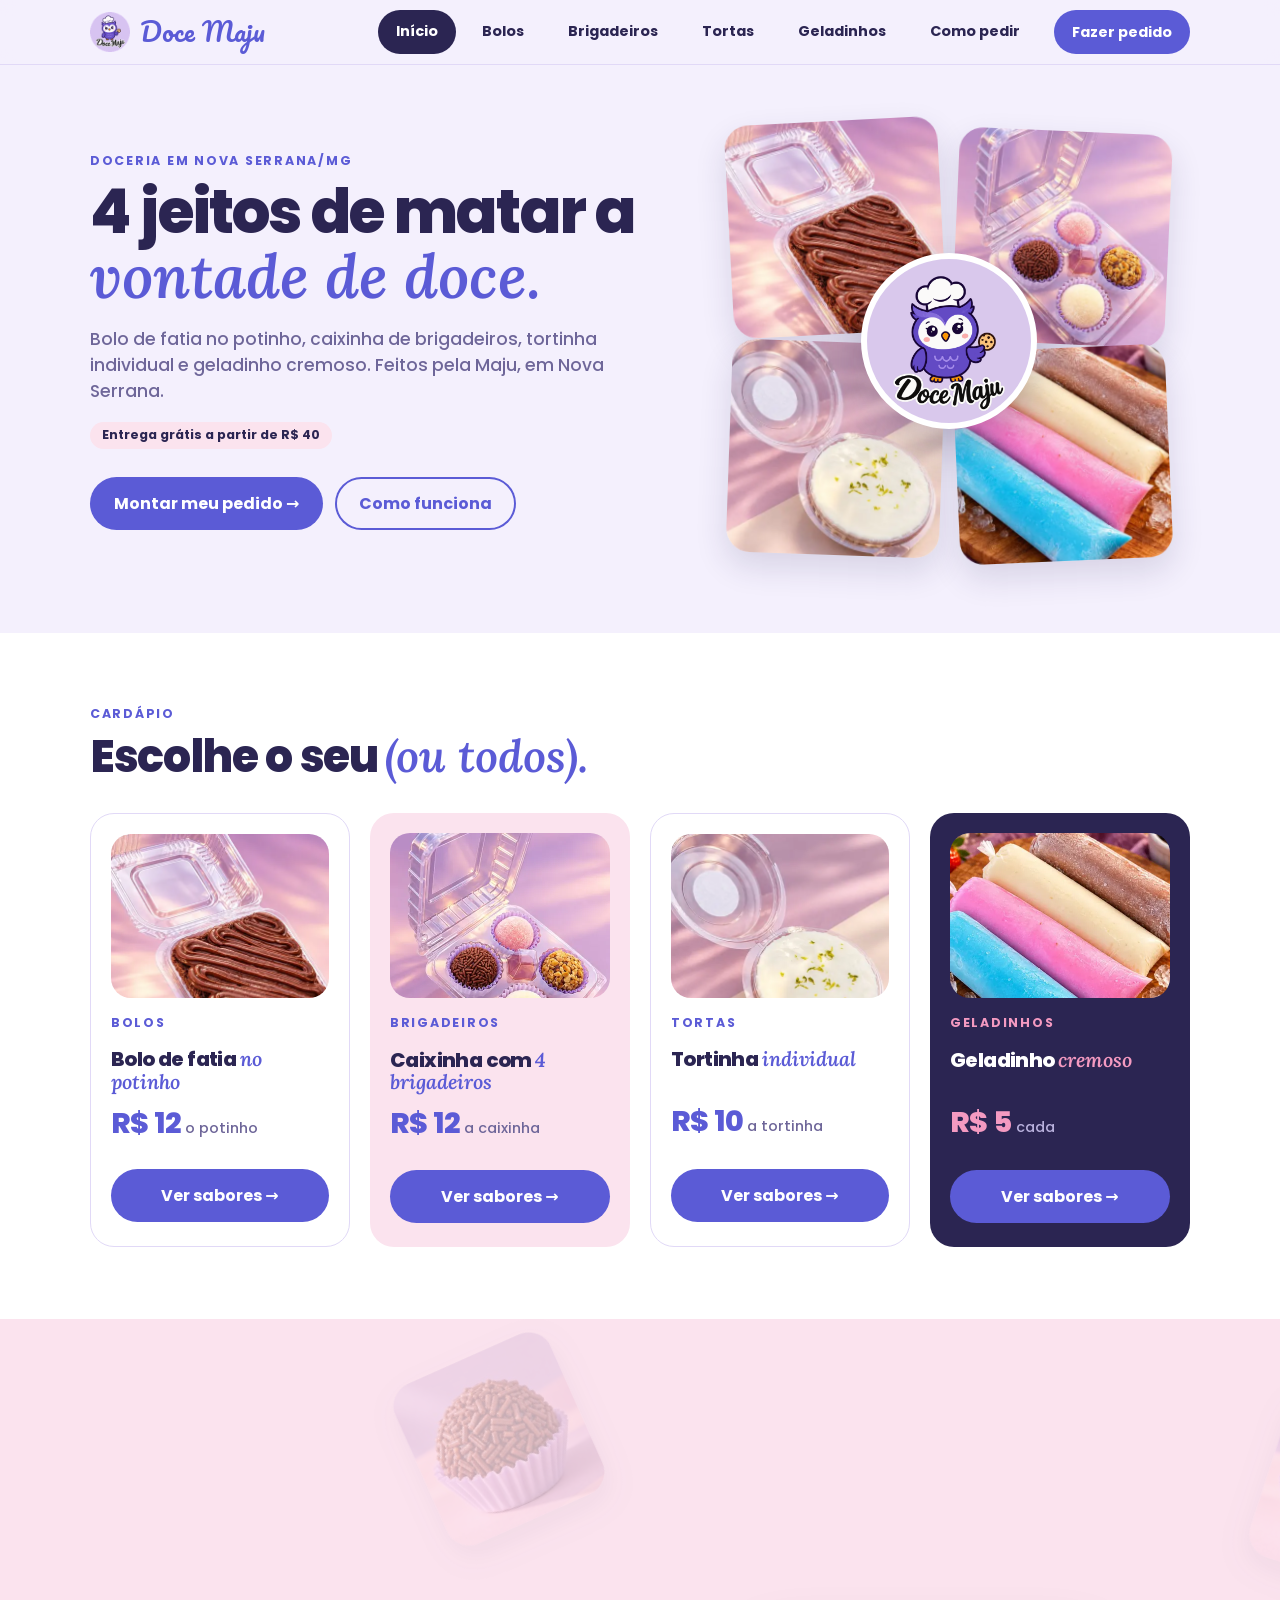
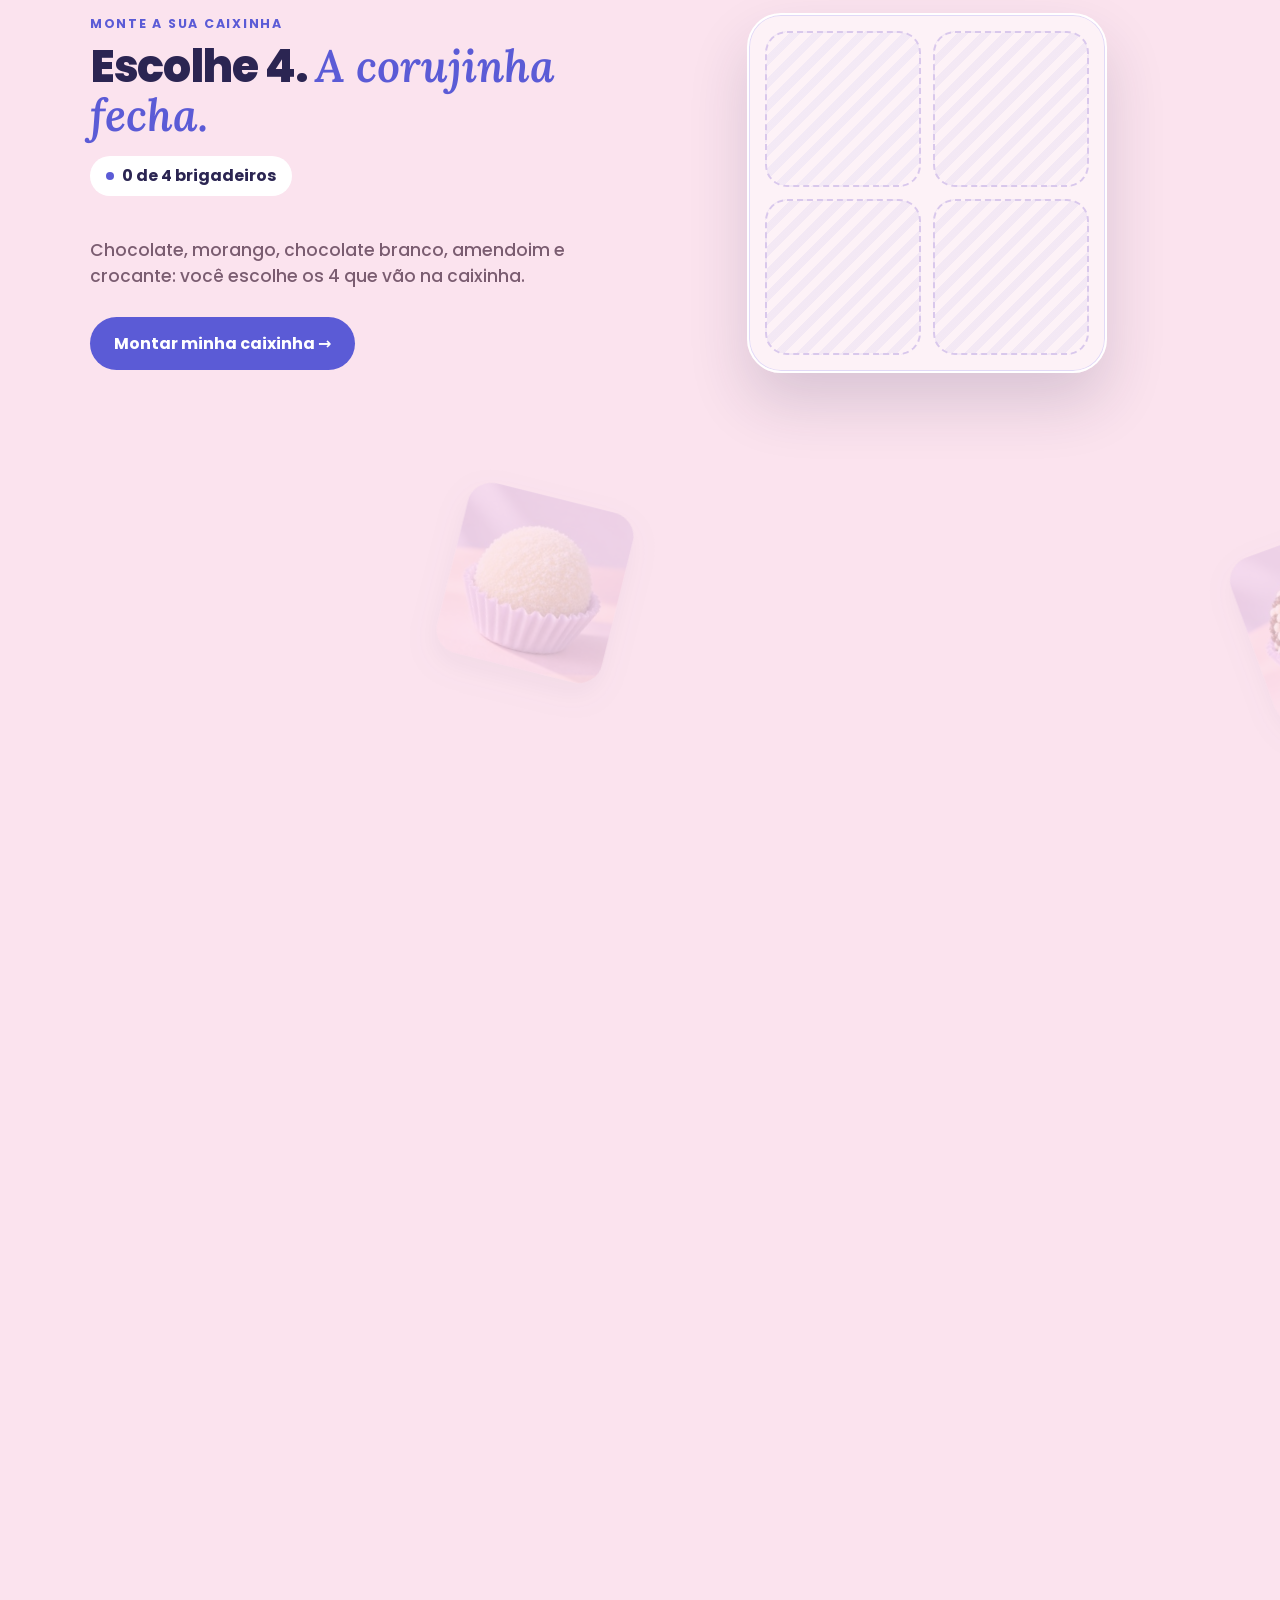
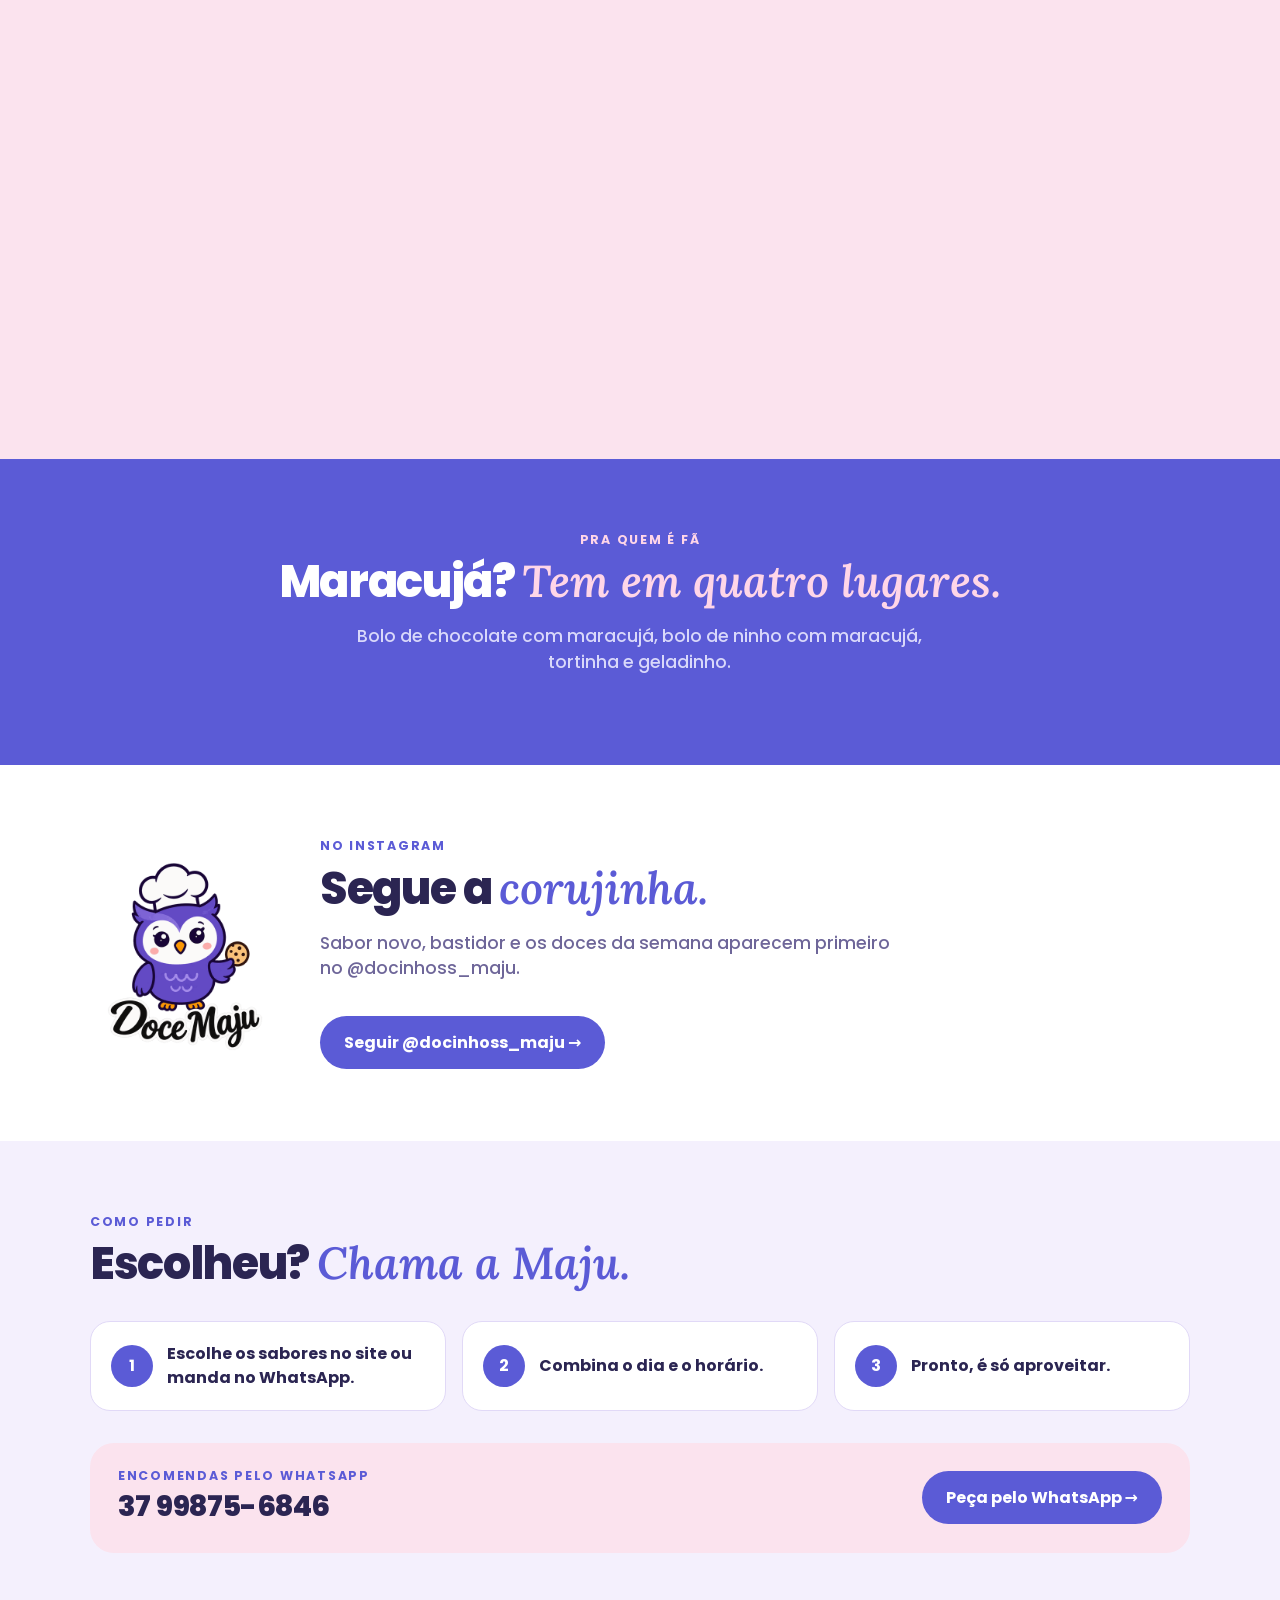
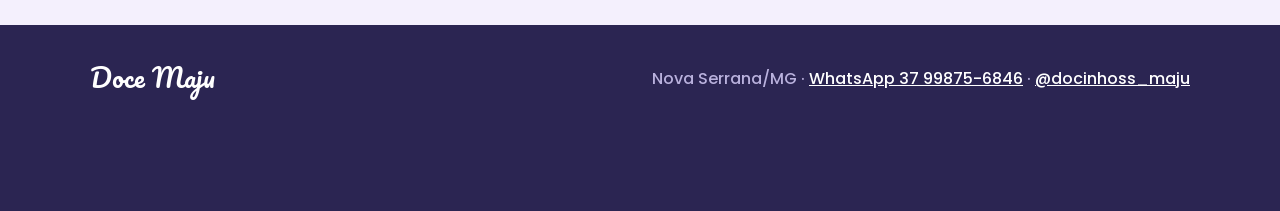
==== commit 1805fae4: "Novo WhatsApp da Doce Maju: (37) 99875-6846 Troca o número em todas as páginas, no pedido.js (sobe p" ====
--- a/index.html
+++ b/index.html
@@ -3,6 +3,7 @@
 <head>
   <meta charset="utf-8">
   <meta name="viewport" content="width=device-width, initial-scale=1">
+  <meta name="google-site-verification" content="ILxAOLBmrtqfkYQhMHhZJ3P35Ta9CWZ_YW_NJt5VDfU">
   <title>Doceria em Nova Serrana | Doce Maju</title>
   <meta name="description" content="Doceria em Nova Serrana/MG: bolo de pote, brigadeiro, tortinha e geladinho. Monte o pedido no site e finalize no WhatsApp. Entrega grátis a partir de R$ 40.">
   <meta property="og:type" content="website">
@@ -21,9 +22,12 @@
   <meta name="twitter:description" content="Doceria em Nova Serrana/MG: bolo de pote, brigadeiro, tortinha e geladinho. Monte o pedido no site e finalize no WhatsApp. Entrega grátis a partir de R$ 40.">
   <meta name="twitter:image" content="https://docinhosmaju.com.br/assets/img/og.jpg?v=2">
   <meta name="theme-color" content="#5B5BD6">
-  <link rel="canonical" href="https://docinhosmaju.com.br/">
   <link rel="icon" href="/assets/img/favicon.png" type="image/png">
   <link rel="apple-touch-icon" href="/assets/img/apple-touch-icon.png">
+  <link rel="manifest" href="/site.webmanifest">
+  <meta name="apple-mobile-web-app-title" content="Doce Maju">
+  <meta name="application-name" content="Doce Maju">
+  <link rel="canonical" href="https://docinhosmaju.com.br/">
   <script>document.documentElement.classList.add('js')</script>
   <link rel="preload" href="/assets/fontes/poppins-800-latin.woff2" as="font" type="font/woff2" crossorigin>
   <link rel="preload" href="/assets/fontes/poppins-500-latin.woff2" as="font" type="font/woff2" crossorigin>
@@ -38,7 +42,7 @@
  "url": "https://docinhosmaju.com.br/",
  "logo": "https://docinhosmaju.com.br/assets/img/logo.png",
  "image": "https://docinhosmaju.com.br/assets/img/og.jpg",
- "telephone": "+55 37 99876-5591",
+ "telephone": "+55 37 99875-6846",
  "priceRange": "R$ 5 a R$ 12",
  "currenciesAccepted": "BRL",
  "paymentAccepted": "Pix, dinheiro",
@@ -246,9 +250,9 @@
       <div class="contato">
         <div>
           <p class="rotulo">Encomendas pelo WhatsApp</p>
-          <p class="numero">37 99876-5591</p>
-        </div>
-        <a class="botao" href="https://wa.me/5537998765591?text=Oi%20Maju%21%20Vim%20pelo%20site%20e%20quero%20fazer%20uma%20encomenda." target="_blank" rel="noopener">Peça pelo WhatsApp →</a>
+          <p class="numero">37 99875-6846</p>
+        </div>
+        <a class="botao" href="https://wa.me/5537998756846?text=Oi%20Maju%21%20Vim%20pelo%20site%20e%20quero%20fazer%20uma%20encomenda." target="_blank" rel="noopener">Peça pelo WhatsApp →</a>
       </div>
     </div>
   </section>
@@ -260,7 +264,7 @@
     <p class="marca">Doce Maju</p>
     <p>
       Nova Serrana/MG ·
-      <a href="https://wa.me/5537998765591" target="_blank" rel="noopener">WhatsApp 37 99876-5591</a> ·
+      <a href="https://wa.me/5537998756846" target="_blank" rel="noopener">WhatsApp 37 99875-6846</a> ·
       <a href="https://instagram.com/docinhoss_maju" target="_blank" rel="noopener">@docinhoss_maju</a>
     </p>
   </div>
@@ -269,5 +273,6 @@
 
 <script src="/assets/movimento.js?v=2" defer></script>
 <script src="/assets/caixinha.js?v=1" defer></script>
+<script src="/assets/atualizar.js?v=1" data-fundo="#2B2552" data-texto="#FFFFFF" data-botao="#5B5BD6" data-borda="rgba(255,255,255,.18)" defer></script>
 </body>
 </html>
